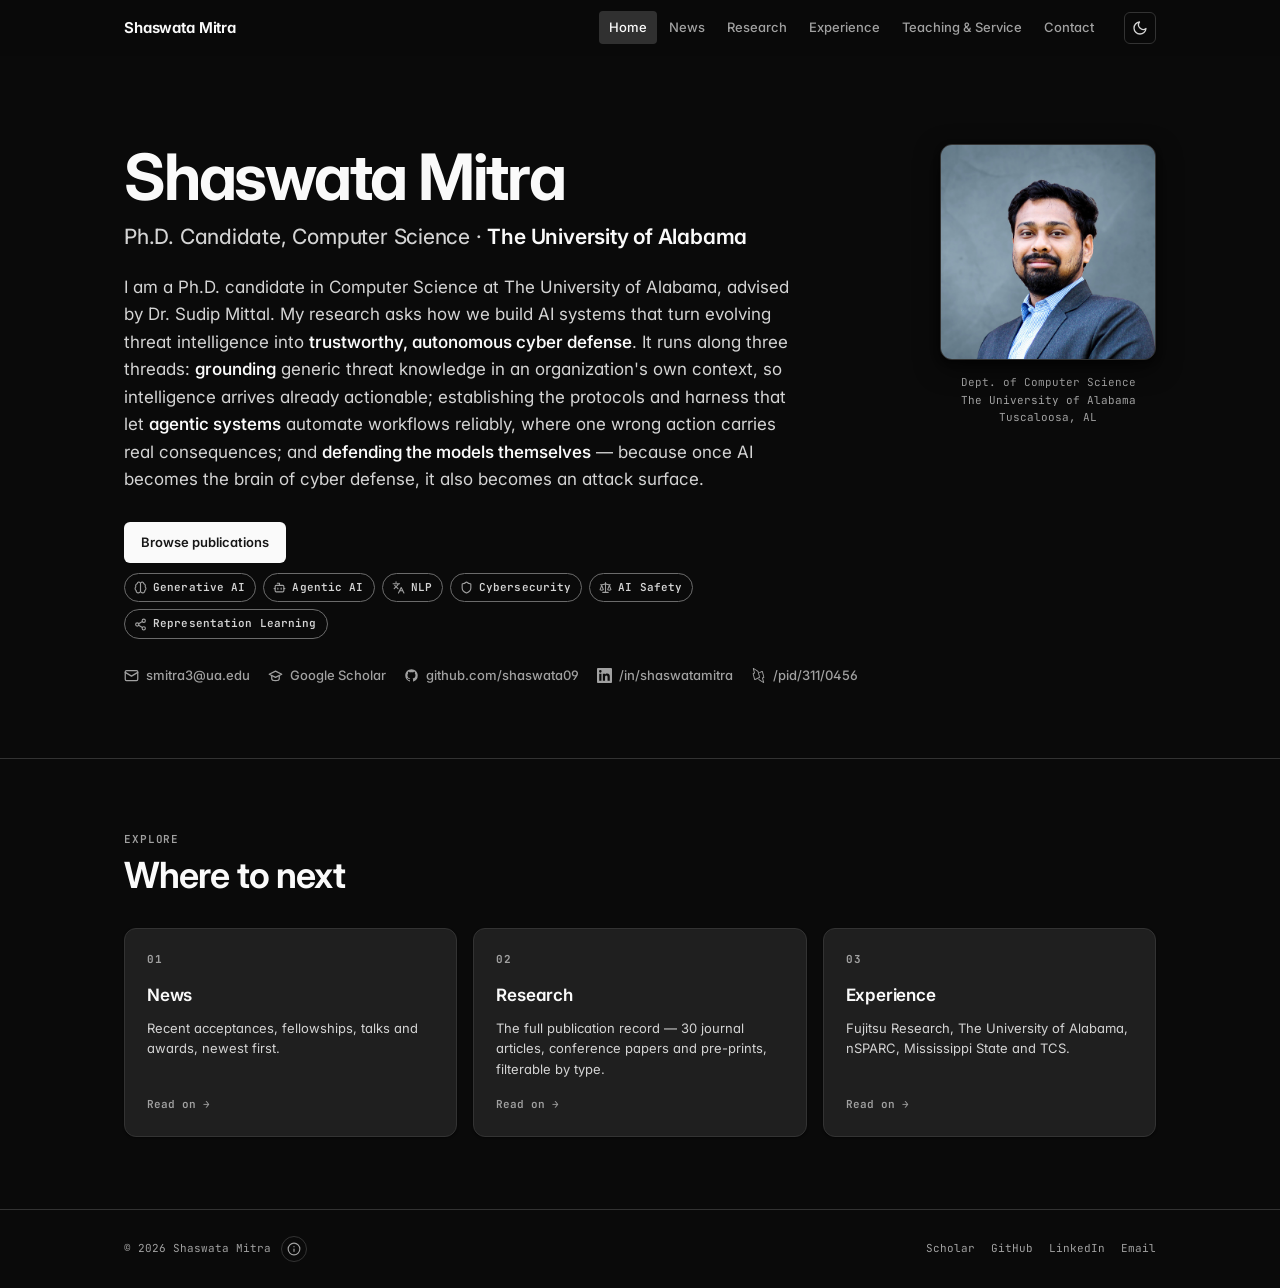
==== index.html @ 00123091 "Added DBLP" ====
<!doctype html>
<html lang="en" data-theme="dark">
  <head>
    <meta charset="UTF-8" />
    <meta name="viewport" content="width=device-width, initial-scale=1.0" />
    <title>
      Shaswata Mitra — Generative &amp; Agentic AI for Cybersecurity
    </title>
    <meta
      name="description"
      content="Shaswata Mitra is a Ph.D. candidate in Computer Science at The University of Alabama, working on generative and agentic AI for autonomous cybersecurity, and on adversarial AI for model explainability, domain adaptation and robustness."
    />
    <meta name="author" content="Shaswata Mitra" />
    <link rel="canonical" href="https://shaswata09.github.io/" />

    <meta
      name="theme-color"
      content="#f5f5f5"
      media="(prefers-color-scheme: light)"
    />
    <meta
      name="theme-color"
      content="#0a0a0a"
      media="(prefers-color-scheme: dark)"
    />

    <meta property="og:type" content="profile" />
    <meta
      property="og:title"
      content="Shaswata Mitra — Generative &amp; Agentic AI for Cybersecurity"
    />
    <meta
      property="og:description"
      content="Shaswata Mitra is a Ph.D. candidate in Computer Science at The University of Alabama, working on generative and agentic AI for autonomous cybersecurity, and on adversarial AI for model explainability, domain adaptation and robustness."
    />
    <meta property="og:url" content="https://shaswata09.github.io/" />
    <meta name="twitter:card" content="summary" />

    <link
      rel="icon"
      href="data:image/svg+xml,%3Csvg xmlns='http://www.w3.org/2000/svg' viewBox='0 0 32 32'%3E%3Crect width='32' height='32' rx='6' fill='%230a0a0a'/%3E%3Ctext x='16' y='22' font-family='ui-monospace,monospace' font-size='15' font-weight='700' fill='%23fafafa' text-anchor='middle'%3ESM%3C/text%3E%3C/svg%3E"
    />

    <link rel="preconnect" href="https://fonts.googleapis.com" />
    <link rel="preconnect" href="https://fonts.gstatic.com" crossorigin />
    <link
      href="https://fonts.googleapis.com/css2?family=Inter:wght@400..700&family=JetBrains+Mono:wght@400..700&display=swap"
      rel="stylesheet"
    />
    <link rel="stylesheet" href="assets/css/styles.css" />

    <script>
      // Resolve the theme before first paint so there is no light/dark flash.
      // Mirrors readPref() in assets/js/main.js — keep the storage key and the
      // dark fallback in sync across both.
      (function () {
        try {
          var stored = localStorage.getItem("sm.theme");
          var theme =
            stored === "light" || stored === "dark"
              ? stored
              : stored === "system"
                ? window.matchMedia("(prefers-color-scheme: dark)").matches
                  ? "dark"
                  : "light"
                : "dark";
          document.documentElement.dataset.theme = theme;
          document.documentElement.style.colorScheme = theme;
        } catch (e) {
          /* private mode / storage blocked — the dark default on <html> stands */
        }
      })();
    </script>
    <script type="application/ld+json">
      {
        "@context": "https://schema.org",
        "@type": "Person",
        "name": "Shaswata Mitra",
        "jobTitle": "Ph.D. Candidate in Computer Science",
        "email": "mailto:smitra3@ua.edu",
        "url": "https://shaswata09.github.io/",
        "affiliation": {
          "@type": "CollegeOrUniversity",
          "name": "The University of Alabama"
        },
        "alumniOf": [
          {
            "@type": "CollegeOrUniversity",
            "name": "Mississippi State University"
          },
          {
            "@type": "CollegeOrUniversity",
            "name": "West Bengal University of Technology"
          }
        ],
        "knowsAbout": [
          "Generative AI",
          "Agentic AI",
          "Cybersecurity",
          "Cyber Threat Intelligence",
          "Adversarial Machine Learning",
          "Knowledge Graphs",
          "Natural Language Processing"
        ],
        "sameAs": [
          "https://scholar.google.com/citations?user=drsx2nkAAAAJ&hl=en",
          "https://github.com/shaswata09",
          "https://www.linkedin.com/in/shaswatamitra"
        ]
      }
    </script>
  </head>

  <body>
    <a class="skip-link" href="#main">Skip to content</a>

    <!-- ========================= NAV ========================= -->
    <header class="nav" id="nav">
      <div class="nav__inner">
        <a class="nav__brand" href="index.html">
          <span>Shaswata Mitra</span>
        </a>

        <nav class="nav__links" id="nav-menu" aria-label="Sections">
          <a class="nav__link" href="index.html" aria-current="page">Home</a>
          <a class="nav__link" href="news.html">News</a>
          <a class="nav__link" href="research.html">Research</a>
          <a class="nav__link" href="experience.html">Experience</a>
          <a class="nav__link" href="service.html">Teaching &amp; Service</a>
          <!-- Projects — hidden for the job-market version of the site. The page
             still exists at projects.html; uncomment this line to restore it. -->
          <!-- <a class="nav__link" href="projects.html">Projects</a> -->
          <a class="nav__link" href="contact.html">Contact</a>
        </nav>

        <div class="nav__actions">
          <button
            class="icon-btn nav__burger"
            id="nav-toggle"
            type="button"
            aria-label="Open menu"
            aria-expanded="false"
            aria-controls="nav-menu"
          >
            <svg
              class="nav__burger-open"
              viewBox="0 0 24 24"
              fill="none"
              stroke="currentColor"
              stroke-width="2"
              stroke-linecap="round"
              aria-hidden="true"
            >
              <path d="M4 6h16M4 12h16M4 18h16" />
            </svg>
            <svg
              class="nav__burger-close"
              viewBox="0 0 24 24"
              fill="none"
              stroke="currentColor"
              stroke-width="2"
              stroke-linecap="round"
              aria-hidden="true"
            >
              <path d="M6 6l12 12M18 6L6 18" />
            </svg>
          </button>
          <button
            class="icon-btn"
            id="theme-toggle"
            type="button"
            aria-label="Toggle colour theme"
            title="Toggle theme"
          >
            <svg
              class="icon-btn__sun"
              viewBox="0 0 24 24"
              fill="none"
              stroke="currentColor"
              stroke-width="2"
              stroke-linecap="round"
              aria-hidden="true"
            >
              <circle cx="12" cy="12" r="4" />
              <path
                d="M12 2v2M12 20v2M4.93 4.93l1.41 1.41M17.66 17.66l1.41 1.41M2 12h2M20 12h2M6.34 17.66l-1.41 1.41M19.07 4.93l-1.41 1.41"
              />
            </svg>
            <svg
              class="icon-btn__moon"
              viewBox="0 0 24 24"
              fill="none"
              stroke="currentColor"
              stroke-width="2"
              stroke-linecap="round"
              stroke-linejoin="round"
              aria-hidden="true"
            >
              <path d="M21 12.79A9 9 0 1 1 11.21 3 7 7 0 0 0 21 12.79z" />
            </svg>
          </button>
        </div>
      </div>
    </header>

    <main id="main">
      <!-- ========================= HERO ========================= -->
      <section class="hero" id="top">
        <div class="wrap hero__inner">
          <div>
            <h1 class="hero__name">Shaswata Mitra</h1>

            <p class="hero__role">
              Ph.D. Candidate, Computer Science ·
              <strong>The University of Alabama</strong>
            </p>

            <p class="hero__lede">
              I am a Ph.D. candidate in Computer Science at The University of
              Alabama, advised by Dr. Sudip Mittal. My research asks how we
              build AI systems that turn evolving threat intelligence into
              <em>trustworthy, autonomous cyber defense</em>. It runs along
              three threads: <em>grounding</em> generic threat knowledge in an
              organization's own context, so intelligence arrives already
              actionable; establishing the protocols and harness that let
              <em>agentic systems</em> automate workflows reliably, where one
              wrong action carries real consequences; and
              <em>defending the models themselves</em> — because once AI becomes
              the brain of cyber defense, it also becomes an attack surface.
            </p>

            <div class="hero__actions">
              <a class="btn btn--primary" href="research.html#publications"
                >Browse publications</a
              >
              <ul class="hero__tags" aria-label="Research areas">
                <li class="chip chip--topic">
                  <svg
                    viewBox="0 0 24 24"
                    fill="none"
                    stroke="currentColor"
                    stroke-width="2"
                    stroke-linecap="round"
                    stroke-linejoin="round"
                    aria-hidden="true"
                  >
                    <path
                      d="M12 5a3 3 0 1 0-5.997.125 4 4 0 0 0-2.526 5.77 4 4 0 0 0 .556 6.588A4 4 0 1 0 12 18Z"
                    />
                    <path
                      d="M12 5a3 3 0 1 1 5.997.125 4 4 0 0 1 2.526 5.77 4 4 0 0 1-.556 6.588A4 4 0 1 1 12 18Z"
                    /></svg
                  >Generative AI
                </li>
                <li class="chip chip--topic">
                  <svg
                    viewBox="0 0 24 24"
                    fill="none"
                    stroke="currentColor"
                    stroke-width="2"
                    stroke-linecap="round"
                    stroke-linejoin="round"
                    aria-hidden="true"
                  >
                    <path d="M12 8V4H8" />
                    <rect width="16" height="12" x="4" y="8" rx="2" />
                    <path d="M2 14h2M20 14h2M15 13v2M9 13v2" /></svg
                  >Agentic AI
                </li>
                <li class="chip chip--topic">
                  <svg
                    viewBox="0 0 24 24"
                    fill="none"
                    stroke="currentColor"
                    stroke-width="2"
                    stroke-linecap="round"
                    stroke-linejoin="round"
                    aria-hidden="true"
                  >
                    <path
                      d="m5 8 6 6M4 14l6-6 2-3M2 5h12M7 2h1M22 22l-5-10-5 10M14 18h6"
                    /></svg
                  >NLP
                </li>
                <li class="chip chip--topic">
                  <svg
                    viewBox="0 0 24 24"
                    fill="none"
                    stroke="currentColor"
                    stroke-width="2"
                    stroke-linecap="round"
                    stroke-linejoin="round"
                    aria-hidden="true"
                  >
                    <path
                      d="M20 13c0 5-3.5 7.5-7.66 8.95a1 1 0 0 1-.67-.01C7.5 20.5 4 18 4 13V6a1 1 0 0 1 1-1c2 0 4.5-1.2 6.24-2.72a1.17 1.17 0 0 1 1.52 0C14.51 3.81 17 5 19 5a1 1 0 0 1 1 1z"
                    /></svg
                  >Cybersecurity
                </li>
                <li class="chip chip--topic">
                  <svg
                    viewBox="0 0 24 24"
                    fill="none"
                    stroke="currentColor"
                    stroke-width="2"
                    stroke-linecap="round"
                    stroke-linejoin="round"
                    aria-hidden="true"
                  >
                    <path
                      d="m16 16 3-8 3 8c-.87.65-1.92 1-3 1s-2.13-.35-3-1M2 16l3-8 3 8c-.87.65-1.92 1-3 1s-2.13-.35-3-1M7 21h10M12 3v18M3 7h2c2 0 5-1 7-2 2 1 5 2 7 2h2"
                    /></svg
                  >AI Safety
                </li>
                <li class="chip chip--topic">
                  <svg
                    viewBox="0 0 24 24"
                    fill="none"
                    stroke="currentColor"
                    stroke-width="2"
                    stroke-linecap="round"
                    stroke-linejoin="round"
                    aria-hidden="true"
                  >
                    <circle cx="18" cy="5" r="3" />
                    <circle cx="6" cy="12" r="3" />
                    <circle cx="18" cy="19" r="3" />
                    <path
                      d="m8.59 13.51 6.83 3.98M15.41 6.51 8.59 10.49"
                    /></svg
                  >Representation Learning
                </li>
              </ul>
            </div>

            <div class="hero__links">
              <a class="hero__link" href="mailto:smitra3@ua.edu">
                <svg
                  viewBox="0 0 24 24"
                  fill="none"
                  stroke="currentColor"
                  stroke-width="2"
                  stroke-linecap="round"
                  stroke-linejoin="round"
                  aria-hidden="true"
                >
                  <rect x="2" y="4" width="20" height="16" rx="2" />
                  <path d="m22 7-10 6L2 7" />
                </svg>
                smitra3@ua.edu
              </a>
              <a
                class="hero__link"
                href="https://scholar.google.com/citations?user=drsx2nkAAAAJ&hl=en"
                target="_blank"
                rel="noopener"
              >
                <svg
                  viewBox="0 0 24 24"
                  fill="none"
                  stroke="currentColor"
                  stroke-width="2"
                  stroke-linecap="round"
                  stroke-linejoin="round"
                  aria-hidden="true"
                >
                  <path d="M22 10 12 5 2 10l10 5 10-5Z" />
                  <path d="M6 12v5c0 1.7 2.7 3 6 3s6-1.3 6-3v-5" />
                </svg>
                Google Scholar
              </a>
              <a
                class="hero__link"
                href="https://github.com/shaswata09"
                target="_blank"
                rel="noopener"
              >
                <svg viewBox="0 0 24 24" fill="currentColor" aria-hidden="true">
                  <path
                    d="M12 2C6.48 2 2 6.48 2 12c0 4.42 2.87 8.17 6.84 9.49.5.09.68-.22.68-.48 0-.24-.01-.87-.01-1.7-2.78.6-3.37-1.34-3.37-1.34-.45-1.16-1.11-1.47-1.11-1.47-.91-.62.07-.6.07-.6 1 .07 1.53 1.03 1.53 1.03.89 1.53 2.34 1.09 2.91.83.09-.65.35-1.09.63-1.34-2.22-.25-4.56-1.11-4.56-4.94 0-1.09.39-1.98 1.03-2.68-.1-.25-.45-1.27.1-2.64 0 0 .84-.27 2.75 1.02.8-.22 1.65-.33 2.5-.33s1.7.11 2.5.33c1.91-1.29 2.75-1.02 2.75-1.02.55 1.37.2 2.39.1 2.64.64.7 1.03 1.59 1.03 2.68 0 3.84-2.34 4.69-4.57 4.94.36.31.68.92.68 1.85 0 1.34-.01 2.42-.01 2.75 0 .27.18.58.69.48A10.01 10.01 0 0 0 22 12c0-5.52-4.48-10-10-10z"
                  />
                </svg>
                github.com/shaswata09
              </a>
              <a
                class="hero__link"
                href="https://www.linkedin.com/in/shaswatamitra"
                target="_blank"
                rel="noopener"
              >
                <svg viewBox="0 0 24 24" fill="currentColor" aria-hidden="true">
                  <path
                    d="M20.45 20.45h-3.56v-5.57c0-1.33-.02-3.04-1.85-3.04-1.85 0-2.14 1.45-2.14 2.94v5.67H9.35V9h3.41v1.56h.05c.48-.9 1.64-1.85 3.37-1.85 3.6 0 4.27 2.37 4.27 5.46v6.28ZM5.34 7.43a2.06 2.06 0 1 1 0-4.13 2.06 2.06 0 0 1 0 4.13Zm1.78 13.02H3.56V9h3.56v11.45ZM22.22 0H1.77C.79 0 0 .77 0 1.72v20.56C0 23.23.79 24 1.77 24h20.45c.98 0 1.78-.77 1.78-1.72V1.72C24 .77 23.2 0 22.22 0Z"
                  />
                </svg>
                /in/shaswatamitra
              </a>
              <a
                class="hero__link"
                href="https://dblp.org/pid/311/0456.html"
                target="_blank"
                rel="noopener"
              >
                <!-- Inlined rather than <img>: an image is isolated from page
                     CSS, so it cannot take currentColor and would stay black
                     on the dark theme. Source: assets/icons/dblp.svg -->
                <svg viewBox="0 0 24 24" fill="currentColor" aria-hidden="true">
                  <path d="M6.17,19.317c-0.161,0-0.318-0.034-0.465-0.102c-0.491-0.228-0.646-0.73-0.672-0.828l-2.232-8.59C2.594,9.007,3.053,8.382,3.566,8.136l1.146-0.549L3.056,1.23C2.888,0.604,3.213,0.282,3.36,0.172c0.341-0.251,0.81-0.227,1.29,0.072l6.338,4.006c0.843,0.523,1.067,1.293,1.09,1.379c0.011,0.039,0.018,0.079,0.021,0.12l2.221,8.508c0.007,0.024,0.021,0.104,0.024,0.129c0.128,0.727-0.325,1.308-0.802,1.534l-6.805,3.261C6.55,19.272,6.357,19.317,6.17,19.317z M4.264,9.465l2.136,8.216l6.497-3.114L10.628,6.05c-0.006-0.024-0.011-0.048-0.015-0.072c-0.039-0.083-0.156-0.292-0.421-0.456l-5.35-3.381L6.32,7.808c0.091,0.347-0.078,0.71-0.401,0.866L4.264,9.465z M4.214,9.489C4.214,9.489,4.214,9.489,4.214,9.489L4.214,9.489L4.214,9.489z" fill="currentColor" />
                  <path d="M20.102,24c-0.235,0-0.493-0.081-0.753-0.24l-6.339-4.006c-0.459-0.286-0.806-0.688-1.026-1.193c-0.009-0.02-0.048-0.131-0.055-0.152l-0.114-0.429c-0.104-0.401,0.135-0.811,0.535-0.916c0.397-0.102,0.811,0.134,0.916,0.535l0.1,0.38c0.028,0.062,0.139,0.315,0.442,0.504l5.352,3.382l-1.475-5.656c-0.091-0.35,0.079-0.714,0.406-0.868l1.7-0.8l-2.189-8.196l-3.479,1.661c-0.377,0.18-0.822,0.02-1-0.354c-0.179-0.374-0.021-0.821,0.354-1l3.79-1.81c0.354-0.167,0.723-0.177,1.036-0.029c0.489,0.23,0.639,0.732,0.664,0.83l2.229,8.587c0.214,0.78-0.241,1.41-0.755,1.662l-1.147,0.54l1.652,6.337c0.163,0.626-0.161,0.948-0.308,1.057C20.482,23.942,20.3,24,20.102,24z M17.515,6.019c0,0.001,0,0.002,0.001,0.003L17.515,6.019z" fill="currentColor" />
                </svg>
                /pid/311/0456
              </a>
            </div>
          </div>

          <aside class="hero__side">
            <div class="hero__plate">
              <img
                class="hero__portrait"
                src="assets/img/profile_dp.jpg"
                alt="Shaswata Mitra"
                width="551"
                height="560"
                decoding="async"
              />
            </div>
            <p class="hero__affil">
              Dept. of Computer Science<br />
              The University of Alabama<br />
              Tuscaloosa, AL
            </p>
          </aside>
        </div>
      </section>
      <!-- ========================= EXPLORE ========================= -->
      <section class="section" id="explore">
        <div class="wrap">
          <div class="section__head">
            <div>
              <p class="eyebrow" style="margin-bottom: 8px">Explore</p>
              <h2 class="section__title">Where to next</h2>
            </div>
          </div>

          <div class="explore">
            <a class="ecard reveal" href="news.html">
              <span class="ecard__k">01</span>
              <h3 class="ecard__t">News</h3>
              <p class="ecard__d">
                Recent acceptances, fellowships, talks and awards, newest first.
              </p>
              <span class="ecard__go">Read on →</span>
            </a>
            <a class="ecard reveal" href="research.html">
              <span class="ecard__k">02</span>
              <h3 class="ecard__t">Research</h3>
              <p class="ecard__d">
                The full publication record — 30 journal articles, conference
                papers and pre-prints, filterable by type.
              </p>
              <span class="ecard__go">Read on →</span>
            </a>
            <a class="ecard reveal" href="experience.html">
              <span class="ecard__k">03</span>
              <h3 class="ecard__t">Experience</h3>
              <p class="ecard__d">
                Fujitsu Research, The University of Alabama, nSPARC, Mississippi
                State and TCS.
              </p>
              <span class="ecard__go">Read on →</span>
            </a>
            <!-- Projects card — hidden alongside the nav entry. Restore by
                 uncommenting, and set .explore back to 4 columns.
            <a class="ecard reveal" href="projects.html">
            <span class="ecard__k">04</span>
            <h3 class="ecard__t">Projects</h3>
            <p class="ecard__d">
            Applied work where the research meets daily use — starting with
            jojo, built on a knowledge graph.
            </p>
            <span class="ecard__go">Read on →</span>
            </a>
            -->
          </div>
        </div>
      </section>
    </main>

    <footer class="footer">
      <div class="wrap footer__inner">
        <span class="footer__meta">
          <span>© <span id="year">2026</span> Shaswata Mitra</span>
          <!-- Hard-coded on purpose: a "last updated" derived from the clock
               would claim today's date on a page that has not changed. Edit
               this string (in every page's footer) when the site is revised. -->
          <button class="stamp" type="button" aria-expanded="false">
            <svg
              class="stamp__ico"
              viewBox="0 0 24 24"
              fill="none"
              stroke="currentColor"
              stroke-width="2"
              stroke-linecap="round"
              stroke-linejoin="round"
              aria-hidden="true"
            >
              <circle cx="12" cy="12" r="10" />
              <path d="M12 16v-4M12 8h.01" />
            </svg>
            <span class="stamp__label">Last updated September 2026</span>
          </button>
        </span>
        <nav class="footer__links" aria-label="Profiles">
          <a
            href="https://scholar.google.com/citations?user=drsx2nkAAAAJ&hl=en"
            target="_blank"
            rel="noopener"
            >Scholar</a
          >
          <a href="https://github.com/shaswata09" target="_blank" rel="noopener"
            >GitHub</a
          >
          <a
            href="https://www.linkedin.com/in/shaswatamitra"
            target="_blank"
            rel="noopener"
            >LinkedIn</a
          >
          <a href="mailto:smitra3@ua.edu">Email</a>
        </nav>
      </div>
    </footer>

    <script src="assets/js/main.js"></script>
  </body>
</html>
---- assets/css/styles.css ----
/* ============================================================
   Shaswata Mitra — academic portfolio
   Theme ported from jojo (github.com/shaswata09/jojo):
   shadcn/ui NEUTRAL, dark-default. Neutral greys, a monochrome
   primary, no hue in the chrome. Surfaces are opaque; depth is a
   hairline border plus a small shadow. WCAG ratios carried over
   from jojo's measured comments.

   jojo is a dense application (14px body). This is a reading
   document, so the scale is lifted one step at the base and gains
   display steps above --text-2xl. Every other value is jojo's.
   ============================================================ */

/* ---------- LIGHT — shadcn/ui neutral ---------- */
:root,
html[data-theme="light"] {
  --page: #f5f5f5;
  --panel: #ffffff;
  --well: #f5f5f5;
  --raised: #ffffff;
  --hairline: #e5e5e5;
  --hairline-strong: #8a8a8a;
  --row-hover: #f0f0f0;

  --text-1: #0a0a0a; /* 19.80:1 on panel */
  --text-2: #525252; /*  7.81:1 on panel */
  --text-3: #696969; /*  5.49:1 on panel */

  --accent: #171717; /* 17.93:1 on panel */
  --accent-fg: #fafafa;
  --accent-soft: #ebebeb;
  --accent-border: #a3a3a3;

  --info: #3b6fbf; /* 5.34:1 on panel */
  --info-soft: #eff4fc;
  --info-border: #cbdcf3;
  --success: #15803d; /* 5.02:1 */
  --success-soft: #f0fdf4;
  --success-border: #bbf7d0;
  --warning: #a16207; /* 4.92:1 */
  --warning-soft: #fefce8;
  --warning-border: #fde68a;
  --danger: #c81e1e; /* 5.74:1 */
  --danger-soft: #fef2f2;
  --danger-border: #fecaca;

  --kw-cyan: #0e7490;
  --kw-cyan-soft: #ecfeff;
  --kw-cyan-border: #a5f3fc;
  --kw-pink: #be185d;
  --kw-pink-soft: #fdf2f8;
  --kw-pink-border: #fbcfe8;
  --kw-violet: #6d28d9;
  --kw-violet-soft: #f5f3ff;
  --kw-violet-border: #ddd6fe;

  --series-1: #4f9dc9;
  --series-2: #c96b64;
  --series-3: #cea441;
  --series-4: #449970;
  --series-5: #8a6bbf;

  --scrollbar-thumb: rgba(10, 10, 10, 0.32);
  --scrollbar-thumb-hover: rgba(10, 10, 10, 0.46);
  --scrim: rgba(0, 0, 0, 0.45);
  --shadow-panel: 0 1px 2px rgba(0, 0, 0, 0.06);
  --shadow-raised: 0 8px 24px rgba(0, 0, 0, 0.1), 0 2px 6px rgba(0, 0, 0, 0.06);
  --shadow-inset: inset 0 1px 0 rgba(255, 255, 255, 0.6);
  color-scheme: light;
}

/* ---------- DARK — shadcn/ui neutral (separately chosen) ---------- */
html[data-theme="dark"] {
  --page: #0a0a0a;
  --panel: #1f1f1f; /* 1.20:1 on page */
  --well: #171717; /* recessed 1.09:1 under panel */
  --raised: #1f1f1f;
  --hairline: #333333; /* 1.30:1 on panel */
  --hairline-strong: #6b6b6b; /* 3.09:1 on panel */
  --row-hover: #2a2a2a;

  --text-1: #fafafa; /* 15.79:1 on panel */
  --text-2: #d4d4d4; /* 11.12:1 on panel */
  --text-3: #a1a1a1; /*  6.38:1 on panel */

  --accent: #fafafa; /* monochrome primary, inverted */
  --accent-fg: #171717;
  --accent-soft: #303030;
  --accent-border: #5a5a5a;

  --info: #7ba5e8; /* 7.31:1 on panel */
  --info-soft: #16202e;
  --info-border: #2a3c55;
  --success: #4ade80; /* 10.29:1 */
  --success-soft: #12241a;
  --success-border: #1e4030;
  --warning: #fbbf24; /* 10.74:1 */
  --warning-soft: #262010;
  --warning-border: #453714;
  --danger: #ff6467; /* 6.21:1 */
  --danger-soft: #2a1515;
  --danger-border: #4a2020;

  --kw-cyan: #22d3ee;
  --kw-cyan-soft: #0f2a30;
  --kw-cyan-border: #17414a;
  --kw-pink: #f472b6;
  --kw-pink-soft: #2b1723;
  --kw-pink-border: #4a2038;
  --kw-violet: #a78bfa;
  --kw-violet-soft: #1e1a33;
  --kw-violet-border: #33294d;

  --series-1: #3e96c6;
  --series-2: #cf6a62;
  --series-3: #b18d39;
  --series-4: #45a075;
  --series-5: #9d84d4;

  --scrollbar-thumb: rgba(250, 250, 250, 0.36);
  --scrollbar-thumb-hover: rgba(250, 250, 250, 0.5);
  --scrim: rgba(0, 0, 0, 0.82);
  --shadow-panel: 0 1px 2px rgba(0, 0, 0, 0.5);
  --shadow-raised: 0 8px 24px rgba(0, 0, 0, 0.6), 0 2px 6px rgba(0, 0, 0, 0.4);
  --shadow-inset: inset 0 1px 0 rgba(255, 255, 255, 0.04);
  color-scheme: dark;
}

/* ---------- Scale, tracking, radii ----------
   jojo binds tracking to the SIZE, not the tag: optical letter-spacing
   runs the other way from size, so it belongs on the step. */
:root {
  --font-sans: "Inter", ui-sans-serif, system-ui, -apple-system, sans-serif;
  --font-mono: "JetBrains Mono", ui-monospace, SFMono-Regular, Menlo, monospace;

  --text-xs: 0.6875rem; /* 11px — labels, meta */
  --text-sm: 0.8125rem; /* 13px — dense list body */
  --text-base: 0.9375rem; /* 15px — body (lifted from jojo's 14) */
  --text-lg: 1.0625rem; /* 17px — panel titles */
  --text-xl: 1.3125rem; /* 21px — subsection titles */
  --text-2xl: 1.75rem; /* 28px — stat figures */
  --text-3xl: 2.25rem; /* 36px — section headings */
  --text-4xl: 3rem; /* 48px — hero */
  --text-5xl: 4rem; /* 64px — hero, wide */

  --radius-sm: 4px;
  --radius-md: 6px;
  --radius-lg: 8px;
  --radius-xl: 12px;

  --maxw: 1080px;
  --gutter: 24px;
  --nav-h: 56px;
}

/* ============================================================
   Reset
   ============================================================ */
*,
*::before,
*::after {
  box-sizing: border-box;
}

* {
  margin: 0;
  padding: 0;
}

html {
  scroll-behavior: smooth;
  scroll-padding-top: calc(var(--nav-h) + 24px);
  -webkit-text-size-adjust: 100%;
}

@media (prefers-reduced-motion: reduce) {
  html {
    scroll-behavior: auto;
  }
  *,
  *::before,
  *::after {
    animation-duration: 0.01ms !important;
    animation-iteration-count: 1 !important;
    transition-duration: 0.01ms !important;
  }
}

body {
  background: var(--page);
  color: var(--text-1);
  font-family: var(--font-sans);
  font-size: var(--text-base);
  line-height: 1.6;
  font-feature-settings: "cv02", "cv03", "cv04", "cv11";
  -webkit-font-smoothing: antialiased;
  -moz-osx-font-smoothing: grayscale;
  overflow-x: hidden;
}

img,
svg {
  display: block;
  max-width: 100%;
}

a {
  color: inherit;
  text-decoration: none;
}

ul,
ol {
  list-style: none;
}

::selection {
  background: var(--accent-soft);
  color: var(--text-1);
}

::-webkit-scrollbar {
  width: 10px;
  height: 10px;
}
::-webkit-scrollbar-track {
  background: transparent;
}
::-webkit-scrollbar-thumb {
  background: var(--scrollbar-thumb);
  border-radius: 99px;
  border: 2px solid transparent;
  background-clip: content-box;
}
::-webkit-scrollbar-thumb:hover {
  background: var(--scrollbar-thumb-hover);
  background-clip: content-box;
}

:focus-visible {
  outline: 2px solid var(--accent);
  outline-offset: 2px;
  border-radius: var(--radius-sm);
}

.skip-link {
  position: absolute;
  top: 8px;
  left: 8px;
  z-index: 200;
  padding: 10px 16px;
  background: var(--accent);
  color: var(--accent-fg);
  border-radius: var(--radius-md);
  font-size: var(--text-sm);
  font-weight: 600;
  transform: translateY(-200%);
  transition: transform 0.16s ease;
}
.skip-link:focus {
  transform: translateY(0);
}

.sr-only {
  position: absolute;
  width: 1px;
  height: 1px;
  padding: 0;
  overflow: hidden;
  clip: rect(0, 0, 0, 0);
  white-space: nowrap;
  border: 0;
}

/* ============================================================
   Shared primitives
   ============================================================ */
.wrap {
  width: 100%;
  max-width: var(--maxw);
  margin-inline: auto;
  padding-inline: var(--gutter);
}

.eyebrow {
  font-size: var(--text-xs);
  letter-spacing: 0.08em;
  text-transform: uppercase;
  font-weight: 600;
  color: var(--text-3);
  font-family: var(--font-mono);
}

.section {
  padding-block: 72px;
  border-top: 1px solid var(--hairline);
}

.section__head {
  display: flex;
  align-items: baseline;
  justify-content: space-between;
  gap: 16px;
  flex-wrap: wrap;
  margin-bottom: 32px;
}

.section__title {
  font-size: var(--text-3xl);
  line-height: 1.1;
  letter-spacing: -0.025em;
  font-weight: 650;
}

.section__note {
  font-size: var(--text-sm);
  color: var(--text-3);
}

.panel {
  background: var(--panel);
  border: 1px solid var(--hairline);
  border-radius: var(--radius-xl);
  box-shadow: var(--shadow-panel);
}

/* Chips — a --*-soft fill with its matching border, per jojo */
.chip {
  display: inline-flex;
  align-items: center;
  gap: 6px;
  padding: 3px 9px;
  border-radius: 99px;
  font-size: var(--text-xs);
  font-weight: 600;
  letter-spacing: 0.01em;
  font-family: var(--font-mono);
  background: var(--accent-soft);
  border: 1px solid var(--hairline);
  color: var(--text-2);
  white-space: nowrap;
}
.chip--info {
  background: var(--info-soft);
  border-color: var(--info-border);
  color: var(--info);
}
.chip--success {
  background: var(--success-soft);
  border-color: var(--success-border);
  color: var(--success);
}
.chip--warning {
  background: var(--warning-soft);
  border-color: var(--warning-border);
  color: var(--warning);
}
.chip--violet {
  background: var(--kw-violet-soft);
  border-color: var(--kw-violet-border);
  color: var(--kw-violet);
}
.chip--cyan {
  background: var(--kw-cyan-soft);
  border-color: var(--kw-cyan-border);
  color: var(--kw-cyan);
}
.chip--pink {
  background: var(--kw-pink-soft);
  border-color: var(--kw-pink-border);
  color: var(--kw-pink);
}

/* Buttons */
.btn {
  display: inline-flex;
  align-items: center;
  justify-content: center;
  gap: 8px;
  padding: 9px 16px;
  border-radius: var(--radius-md);
  font-size: var(--text-sm);
  font-weight: 600;
  border: 1px solid transparent;
  cursor: pointer;
  transition:
    background 0.15s ease,
    border-color 0.15s ease,
    color 0.15s ease,
    transform 0.15s ease;
  font-family: inherit;
  white-space: nowrap;
}
.btn:active {
  transform: translateY(1px);
}
.btn--primary {
  background: var(--accent);
  color: var(--accent-fg);
}
.btn--primary:hover {
  opacity: 0.88;
}
.btn--ghost {
  background: var(--panel);
  border-color: var(--hairline-strong);
  color: var(--text-1);
}
.btn--ghost:hover {
  background: var(--row-hover);
}
.btn svg {
  width: 15px;
  height: 15px;
  flex: none;
}

/* ============================================================
   Nav
   ============================================================ */
.nav {
  position: sticky;
  top: 0;
  z-index: 100;
  height: var(--nav-h);
  background: color-mix(in srgb, var(--page) 88%, transparent);
  backdrop-filter: saturate(180%) blur(12px);
  -webkit-backdrop-filter: saturate(180%) blur(12px);
  border-bottom: 1px solid transparent;
  transition: border-color 0.2s ease;
}
.nav[data-stuck="true"] {
  border-bottom-color: var(--hairline);
}

.nav__inner {
  height: 100%;
  display: flex;
  align-items: center;
  gap: 20px;
  max-width: var(--maxw);
  margin-inline: auto;
  padding-inline: var(--gutter);
}

.nav__brand {
  display: flex;
  align-items: center;
  gap: 9px;
  font-weight: 650;
  font-size: var(--text-base);
  letter-spacing: -0.01em;
  flex: none;
}

.nav__links {
  display: flex;
  align-items: center;
  gap: 2px;
  margin-left: auto;
  overflow-x: auto;
  scrollbar-width: none;
}
.nav__links::-webkit-scrollbar {
  display: none;
}

.nav__link {
  padding: 6px 10px;
  border-radius: var(--radius-sm);
  font-size: var(--text-sm);
  font-weight: 500;
  color: var(--text-3);
  transition:
    color 0.15s ease,
    background 0.15s ease;
  white-space: nowrap;
}
.nav__link:hover {
  color: var(--text-1);
  background: var(--row-hover);
}
.nav__link[aria-current="true"],
.nav__link[aria-current="page"] {
  color: var(--text-1);
  background: var(--accent-soft);
}

.nav__actions {
  display: flex;
  align-items: center;
  gap: 8px;
  flex: none;
}

.icon-btn {
  width: 32px;
  height: 32px;
  display: grid;
  place-items: center;
  border-radius: var(--radius-md);
  background: transparent;
  border: 1px solid var(--hairline);
  color: var(--text-2);
  cursor: pointer;
  transition:
    background 0.15s ease,
    color 0.15s ease,
    border-color 0.15s ease;
}
.icon-btn:hover {
  background: var(--row-hover);
  color: var(--text-1);
  border-color: var(--hairline-strong);
}
.icon-btn svg {
  width: 16px;
  height: 16px;
}

/* The menu button only exists on small screens */
.nav__burger {
  display: none;
}
.nav__burger-close {
  display: none;
}
.nav__burger[aria-expanded="true"] .nav__burger-open {
  display: none;
}
.nav__burger[aria-expanded="true"] .nav__burger-close {
  display: block;
}

/* The theme toggle swaps which glyph is painted */
html[data-theme="dark"] .icon-btn__sun {
  display: none;
}
html[data-theme="light"] .icon-btn__moon {
  display: none;
}

/* ============================================================
   Hero
   ============================================================ */
.hero {
  padding-block: 88px 72px;
  position: relative;
  overflow: hidden;
}

/* The canvas and its scrim used to sit here. Both are gone: the scrim only
   ever existed to keep text legible over the animation behind it, so with
   the animation removed it has nothing to protect against. .hero__inner no
   longer needs a z-index for the same reason. */

.hero__inner {
  display: grid;
  grid-template-columns: minmax(0, 1fr) auto;
  gap: 48px;
  align-items: start;
}

.hero__name {
  font-size: clamp(2.5rem, 6vw, var(--text-5xl));
  line-height: 1.02;
  letter-spacing: -0.035em;
  font-weight: 680;
  margin-bottom: 14px;
}

.hero__role {
  font-size: var(--text-xl);
  line-height: 1.35;
  letter-spacing: -0.01em;
  color: var(--text-2);
  font-weight: 450;
  margin-bottom: 22px;
}
.hero__role strong {
  color: var(--text-1);
  font-weight: 600;
}

.hero__lede {
  font-size: var(--text-lg);
  line-height: 1.62;
  color: var(--text-2);
  max-width: 62ch;
  margin-bottom: 28px;
}
.hero__lede em {
  color: var(--text-1);
  font-style: normal;
  font-weight: 550;
}

.hero__actions {
  display: flex;
  flex-wrap: wrap;
  align-items: center;
  gap: 10px 16px;
  margin-bottom: 26px;
}

.hero__tags {
  display: flex;
  flex-wrap: wrap;
  gap: 7px;
}

/* Inline Lucide glyphs — the same set react-icons wraps. This site has no
   React or build step, so they are inlined rather than imported. */
.chip--topic svg {
  width: 13px;
  height: 13px;
  flex: none;
  opacity: 0.75;
}
.chip--topic:hover svg {
  opacity: 1;
}

.chip--topic {
  padding: 5px 10px 5px 9px;
  background: transparent;
  border-color: var(--hairline-strong);
  color: var(--text-2);
  transition:
    color 0.15s ease,
    border-color 0.15s ease,
    background 0.15s ease;
}
.chip--topic:hover {
  color: var(--text-1);
  border-color: var(--accent-border);
  background: var(--accent-soft);
}

.hero__links {
  display: flex;
  flex-wrap: wrap;
  gap: 18px;
}
.hero__link {
  display: inline-flex;
  align-items: center;
  gap: 7px;
  font-size: var(--text-sm);
  color: var(--text-3);
  font-weight: 500;
  transition: color 0.15s ease;
}
.hero__link:hover {
  color: var(--text-1);
}
.hero__link svg,
.hero__link img {
  width: 15px;
  height: 15px;
  flex: none;
}

/* Portrait plate */
.hero__side {
  width: 216px;
  flex: none;
}
.hero__plate {
  aspect-ratio: 1;
  border-radius: var(--radius-xl);
  background: var(--panel);
  border: 1px solid var(--hairline);
  box-shadow: var(--shadow-raised);
  display: grid;
  place-items: center;
  overflow: hidden;
  position: relative;
}
.hero__plate img {
  width: 100%;
  height: 100%;
  object-fit: cover;
}

.hero__monogram {
  font-family: var(--font-mono);
  font-size: 4rem;
  font-weight: 700;
  letter-spacing: -0.04em;
  color: var(--text-1);
  opacity: 0.9;
}
.hero__affil {
  margin-top: 14px;
  font-size: var(--text-xs);
  color: var(--text-3);
  font-family: var(--font-mono);
  line-height: 1.6;
  text-align: center;
}

/* Inner pages have no hero, so the first section carries neither the
   top hairline nor the full leading pad. */
.page > .section:first-child {
  border-top: 0;
  padding-top: 44px;
}

/* ============================================================
   Explore cards (home)
   ============================================================ */
.explore {
  display: grid;
  /* 3 while the Projects card is commented out in index.html; back to 4
     when it returns. */
  grid-template-columns: repeat(3, minmax(0, 1fr));
  gap: 16px;
}

/* News: one timeline per year, stacked. */
.news__year + .news__year {
  margin-top: 40px;
}

.ecard {
  display: flex;
  flex-direction: column;
  padding: 22px;
  border: 1px solid var(--hairline);
  border-radius: var(--radius-xl);
  background: var(--panel);
  box-shadow: var(--shadow-panel);
  transition:
    border-color 0.18s ease,
    transform 0.18s ease,
    box-shadow 0.18s ease;
}
.ecard:hover {
  border-color: var(--hairline-strong);
  transform: translateY(-2px);
  box-shadow: var(--shadow-raised);
}

.ecard__k {
  font-family: var(--font-mono);
  font-size: var(--text-xs);
  font-weight: 700;
  letter-spacing: 0.08em;
  color: var(--text-3);
  margin-bottom: 14px;
}

.ecard__t {
  font-size: var(--text-lg);
  font-weight: 620;
  letter-spacing: -0.012em;
  margin-bottom: 8px;
}

.ecard__d {
  font-size: var(--text-sm);
  color: var(--text-2);
  line-height: 1.6;
  flex: 1;
  margin-bottom: 16px;
}

.ecard__go {
  font-size: var(--text-xs);
  font-family: var(--font-mono);
  font-weight: 600;
  color: var(--text-3);
  transition: color 0.15s ease;
}
.ecard:hover .ecard__go {
  color: var(--text-1);
}

/* ============================================================
   Research cards
   ============================================================ */
.research {
  display: grid;
  grid-template-columns: repeat(2, minmax(0, 1fr));
  gap: 16px;
}

.rcard {
  background: var(--panel);
  border: 1px solid var(--hairline);
  border-radius: var(--radius-xl);
  padding: 26px;
  box-shadow: var(--shadow-panel);
  transition:
    border-color 0.18s ease,
    transform 0.18s ease,
    box-shadow 0.18s ease;
}
.rcard:hover {
  border-color: var(--hairline-strong);
  transform: translateY(-2px);
  box-shadow: var(--shadow-raised);
}

.rcard__ico {
  width: 38px;
  height: 38px;
  border-radius: var(--radius-lg);
  display: grid;
  place-items: center;
  margin-bottom: 16px;
  border: 1px solid;
}
.rcard__ico svg {
  width: 19px;
  height: 19px;
}
.rcard__ico--info {
  background: var(--info-soft);
  border-color: var(--info-border);
  color: var(--info);
}
.rcard__ico--violet {
  background: var(--kw-violet-soft);
  border-color: var(--kw-violet-border);
  color: var(--kw-violet);
}
.rcard__ico--cyan {
  background: var(--kw-cyan-soft);
  border-color: var(--kw-cyan-border);
  color: var(--kw-cyan);
}
.rcard__ico--success {
  background: var(--success-soft);
  border-color: var(--success-border);
  color: var(--success);
}

.rcard__title {
  font-size: var(--text-lg);
  font-weight: 620;
  letter-spacing: -0.012em;
  margin-bottom: 9px;
  line-height: 1.32;
}

.rcard__body {
  font-size: var(--text-sm);
  color: var(--text-2);
  line-height: 1.62;
  margin-bottom: 16px;
}
/* The 16px above reserved room for the tag row. With no tags the body is
   the card's last child, and that margin is just slack at the bottom. */
.rcard__body:last-child {
  margin-bottom: 0;
}

.rcard__tags {
  display: flex;
  flex-wrap: wrap;
  gap: 6px;
}

/* ============================================================
   Selected work
   ============================================================ */
.work {
  display: grid;
  grid-template-columns: repeat(3, minmax(0, 1fr));
  gap: 16px;
}

.wcard {
  display: flex;
  flex-direction: column;
  background: var(--panel);
  border: 1px solid var(--hairline);
  border-radius: var(--radius-xl);
  padding: 22px;
  box-shadow: var(--shadow-panel);
  transition:
    border-color 0.18s ease,
    transform 0.18s ease,
    box-shadow 0.18s ease;
}
.wcard:hover {
  border-color: var(--hairline-strong);
  transform: translateY(-2px);
  box-shadow: var(--shadow-raised);
}

.wcard__top {
  display: flex;
  align-items: center;
  justify-content: space-between;
  gap: 10px;
  margin-bottom: 14px;
}

.wcard__name {
  font-family: var(--font-mono);
  font-size: var(--text-base);
  font-weight: 700;
  letter-spacing: -0.02em;
}

.wcard__desc {
  font-size: var(--text-sm);
  color: var(--text-2);
  line-height: 1.6;
  flex: 1;
  margin-bottom: 16px;
}

.wcard__meta {
  display: flex;
  align-items: center;
  gap: 14px;
  font-size: var(--text-xs);
  color: var(--text-3);
  font-family: var(--font-mono);
  padding-top: 14px;
  border-top: 1px solid var(--hairline);
}
.wcard__meta span {
  display: inline-flex;
  align-items: center;
  gap: 5px;
}
.wcard__meta svg {
  width: 13px;
  height: 13px;
}

.wcard__lang::before {
  content: "";
  width: 8px;
  height: 8px;
  border-radius: 99px;
  background: var(--series-3);
  display: inline-block;
}
.wcard__lang[data-lang="Python"]::before {
  background: var(--series-1);
}

/* ============================================================
   Timeline (experience + education)
   ============================================================ */
.tl {
  position: relative;
  padding-left: 26px;
}
.tl::before {
  content: "";
  position: absolute;
  left: 5px;
  top: 8px;
  bottom: 8px;
  width: 1px;
  background: var(--hairline);
}

.tl__item {
  position: relative;
  padding-bottom: 30px;
}
.tl__item:last-child {
  padding-bottom: 0;
}
.tl__item::before {
  content: "";
  position: absolute;
  left: -26px;
  top: 6px;
  width: 11px;
  height: 11px;
  border-radius: 99px;
  background: var(--panel);
  border: 2px solid var(--hairline-strong);
}
.tl__item[data-current="true"]::before {
  background: var(--success);
  border-color: var(--success);
  box-shadow: 0 0 0 3px color-mix(in srgb, var(--success) 20%, transparent);
}

.tl__head {
  display: flex;
  align-items: baseline;
  justify-content: space-between;
  gap: 14px;
  flex-wrap: wrap;
  margin-bottom: 3px;
}

.tl__org {
  font-size: var(--text-lg);
  font-weight: 620;
  letter-spacing: -0.012em;
}

.tl__date {
  font-size: var(--text-xs);
  color: var(--text-3);
  font-family: var(--font-mono);
  white-space: nowrap;
}

.tl__role {
  font-size: var(--text-sm);
  color: var(--text-2);
  font-weight: 550;
  margin-bottom: 4px;
}
.tl__role span {
  color: var(--text-3);
  font-weight: 400;
}

.tl__list {
  margin-top: 10px;
  display: grid;
  gap: 6px;
}
.tl__list li {
  font-size: var(--text-sm);
  color: var(--text-2);
  line-height: 1.58;
  padding-left: 15px;
  position: relative;
}
.tl__list li::before {
  content: "";
  position: absolute;
  left: 0;
  top: 0.62em;
  width: 4px;
  height: 4px;
  border-radius: 99px;
  background: var(--hairline-strong);
}

.split {
  display: grid;
  grid-template-columns: repeat(2, minmax(0, 1fr));
  gap: 56px;
}

.subhead {
  font-size: var(--text-xs);
  letter-spacing: 0.08em;
  text-transform: uppercase;
  font-weight: 600;
  color: var(--text-3);
  font-family: var(--font-mono);
  padding-bottom: 12px;
  margin-bottom: 22px;
  border-bottom: 1px solid var(--hairline);
}

/* ============================================================
   Publications
   ============================================================ */
.pubbar {
  display: flex;
  align-items: center;
  gap: 8px;
  flex-wrap: wrap;
  margin-bottom: 20px;
}

.filter {
  padding: 6px 13px;
  border-radius: 99px;
  font-size: var(--text-sm);
  font-weight: 550;
  background: transparent;
  border: 1px solid var(--hairline);
  color: var(--text-3);
  cursor: pointer;
  font-family: inherit;
  transition: all 0.15s ease;
}
.filter:hover {
  border-color: var(--hairline-strong);
  color: var(--text-1);
}
.filter[aria-pressed="true"] {
  background: var(--accent);
  border-color: var(--accent);
  color: var(--accent-fg);
}
.filter__n {
  opacity: 0.6;
  font-family: var(--font-mono);
  font-size: var(--text-xs);
  margin-left: 4px;
}

.publist {
  border: 1px solid var(--hairline);
  border-radius: var(--radius-xl);
  background: var(--panel);
  box-shadow: var(--shadow-panel);
  overflow: hidden;
}

.pub {
  display: grid;
  grid-template-columns: 58px minmax(0, 1fr);
  gap: 16px;
  padding: 18px 20px;
  border-bottom: 1px solid var(--hairline);
  transition: background 0.14s ease;
}
.pub:last-child {
  border-bottom: 0;
}
.pub:hover {
  background: var(--row-hover);
}
.pub[hidden] {
  display: none;
}

.pub__year {
  font-family: var(--font-mono);
  font-size: var(--text-sm);
  font-weight: 600;
  color: var(--text-3);
  padding-top: 1px;
}

.pub__title {
  font-size: var(--text-base);
  font-weight: 570;
  line-height: 1.45;
  letter-spacing: -0.008em;
  margin-bottom: 5px;
}
.pub__title a:hover {
  text-decoration: underline;
  text-underline-offset: 2px;
}

.pub__authors {
  font-size: var(--text-sm);
  color: var(--text-3);
  line-height: 1.5;
  margin-bottom: 8px;
}
.pub__authors b {
  color: var(--text-1);
  font-weight: 650;
}

.pub__foot {
  display: flex;
  align-items: center;
  gap: 8px;
  flex-wrap: wrap;
}

.pub__venue {
  font-size: var(--text-xs);
  font-family: var(--font-mono);
  color: var(--text-2);
  font-weight: 600;
}

/* ============================================================
   Two-column generic lists (talks, service, awards)
   ============================================================ */
.rows {
  display: grid;
  gap: 1px;
  background: var(--hairline);
  border: 1px solid var(--hairline);
  border-radius: var(--radius-lg);
  overflow: hidden;
}

.row {
  display: grid;
  grid-template-columns: 62px minmax(0, 1fr);
  gap: 14px;
  padding: 13px 16px;
  background: var(--panel);
  transition: background 0.14s ease;
}
.row:hover {
  background: var(--row-hover);
}

.row__k {
  font-family: var(--font-mono);
  font-size: var(--text-xs);
  color: var(--text-3);
  font-weight: 600;
  padding-top: 2px;
}

.row__v {
  font-size: var(--text-sm);
  color: var(--text-2);
  line-height: 1.5;
}
.row__v strong {
  color: var(--text-1);
  font-weight: 600;
  display: block;
  margin-bottom: 1px;
}

/* Mentoring grid */
.mentees {
  display: grid;
  grid-template-columns: repeat(auto-fill, minmax(220px, 1fr));
  gap: 10px;
}
.mentee {
  padding: 13px 15px;
  border: 1px solid var(--hairline);
  border-radius: var(--radius-lg);
  background: var(--panel);
  transition:
    border-color 0.15s ease,
    background 0.15s ease;
}
.mentee:hover {
  border-color: var(--hairline-strong);
  background: var(--row-hover);
}
.mentee__n {
  font-size: var(--text-sm);
  font-weight: 600;
  margin-bottom: 2px;
}
.mentee__m {
  font-size: var(--text-xs);
  color: var(--text-3);
  font-family: var(--font-mono);
  line-height: 1.5;
}

/* Award callouts */
.awards {
  display: grid;
  grid-template-columns: repeat(2, minmax(0, 1fr));
  gap: 16px;
}
.award {
  padding: 22px;
  border-radius: var(--radius-xl);
  border: 1px solid var(--warning-border);
  background: var(--warning-soft);
}
.award--info {
  border-color: var(--info-border);
  background: var(--info-soft);
}
.award__y {
  font-family: var(--font-mono);
  font-size: var(--text-xs);
  font-weight: 700;
  letter-spacing: 0.06em;
  color: var(--warning);
  margin-bottom: 8px;
}
.award--info .award__y {
  color: var(--info);
}
.award__t {
  font-size: var(--text-lg);
  font-weight: 620;
  letter-spacing: -0.012em;
  margin-bottom: 6px;
}
.award__d {
  font-size: var(--text-sm);
  color: var(--text-2);
  line-height: 1.56;
}

/* ============================================================
   Contact + footer
   ============================================================ */
.contact {
  text-align: center;
  padding-block: 96px;
}
.contact__title {
  font-size: clamp(2rem, 5vw, var(--text-4xl));
  letter-spacing: -0.03em;
  font-weight: 680;
  line-height: 1.08;
  margin-bottom: 16px;
}
.contact__body {
  font-size: var(--text-lg);
  color: var(--text-2);
  max-width: 54ch;
  margin: 0 auto 30px;
  line-height: 1.6;
}
.contact__actions {
  display: flex;
  gap: 10px;
  justify-content: center;
  flex-wrap: wrap;
}

.footer {
  border-top: 1px solid var(--hairline);
  padding-block: 26px;
}
.footer__inner {
  display: flex;
  align-items: center;
  justify-content: space-between;
  gap: 16px;
  flex-wrap: wrap;
  font-size: var(--text-xs);
  color: var(--text-3);
  font-family: var(--font-mono);
}
.footer__links {
  display: flex;
  gap: 16px;
}

/* ---------- "Last updated" stamp ----------
   A square icon button that widens into a capsule. The label is always in
   the accessibility tree — it is clipped by max-width, never display:none —
   so a screen reader reads the whole thing without any expansion. */
.footer__meta {
  display: flex;
  align-items: center;
  gap: 10px;
  min-width: 0;
}

.stamp {
  display: inline-flex;
  align-items: center;
  gap: 0;
  height: 26px;
  padding: 0;
  border: 1px solid var(--hairline);
  border-radius: 99px;
  background: transparent;
  color: var(--text-3);
  font: inherit;
  font-size: var(--text-xs);
  font-family: var(--font-mono);
  cursor: pointer;
  overflow: hidden;
  transition:
    border-color 0.18s ease,
    color 0.18s ease,
    background 0.18s ease,
    gap 0.24s ease;
}

.stamp__ico {
  width: 14px;
  height: 14px;
  flex: none;
  margin-inline: 5px;
}

/* The capsule grows by unclipping the label, so there is no layout jump on
   the rest of the footer until it actually opens. */
.stamp__label {
  max-width: 0;
  opacity: 0;
  white-space: nowrap;
  overflow: hidden;
  transition:
    max-width 0.28s ease,
    opacity 0.2s ease,
    padding-right 0.28s ease;
  padding-right: 0;
}

.stamp:hover,
.stamp:focus-visible,
.stamp[aria-expanded='true'] {
  border-color: var(--hairline-strong);
  color: var(--text-1);
  background: var(--accent-soft);
}

.stamp:hover .stamp__label,
.stamp:focus-visible .stamp__label,
.stamp[aria-expanded='true'] .stamp__label {
  max-width: 30ch;
  opacity: 1;
  padding-right: 10px;
}

/* No hover on touch, so the tap (which toggles aria-expanded) is the way in. */
@media (hover: none) {
  .stamp:hover .stamp__label {
    max-width: 0;
    opacity: 0;
    padding-right: 0;
  }
  .stamp[aria-expanded='true'] .stamp__label {
    max-width: 30ch;
    opacity: 1;
    padding-right: 10px;
  }
}
.footer__links a:hover {
  color: var(--text-1);
}

/* ============================================================
   Reveal on scroll — opacity + 8px only, and off entirely under
   prefers-reduced-motion (handled in the global block above).
   ============================================================ */
.reveal {
  opacity: 0;
  transform: translateY(8px);
  transition:
    opacity 0.5s ease,
    transform 0.5s ease;
}
.reveal.is-in {
  opacity: 1;
  transform: none;
}
@media (prefers-reduced-motion: reduce) {
  .reveal {
    opacity: 1;
    transform: none;
  }
}

/* ============================================================
   Responsive
   ============================================================ */
@media (max-width: 900px) {
  .research,
  .awards {
    grid-template-columns: 1fr;
  }
  .explore {
    grid-template-columns: repeat(2, minmax(0, 1fr));
  }
  .work {
    grid-template-columns: repeat(2, minmax(0, 1fr));
  }
  .split {
    grid-template-columns: 1fr;
    gap: 44px;
  }
  .hero__inner {
    grid-template-columns: 1fr;
    gap: 32px;
  }
  .hero__side {
    order: -1;
    width: 150px;
  }
  .hero__affil {
    text-align: left;
  }
}

@media (max-width: 640px) {
  :root {
    --gutter: 18px;
  }

  /* Below this width the links become a disclosure panel under the bar.
     They used to be display:none, which left a seven-page site with no
     navigation at all on a phone. */
  .nav__burger {
    display: grid;
  }
  /* .nav__links carried the `margin-left: auto` that pushed everything after
     it to the right edge. Below this width it becomes position:fixed and
     leaves the flow, so the actions need to claim that space themselves —
     otherwise the burger and theme toggle bunch up against the brand. */
  .nav__actions {
    margin-left: auto;
  }
  .nav__links {
    position: fixed;
    top: var(--nav-h);
    left: 0;
    right: 0;
    flex-direction: column;
    align-items: stretch;
    gap: 2px;
    margin-left: 0;
    padding: 10px var(--gutter) 16px;
    background: var(--page);
    border-bottom: 1px solid var(--hairline);
    box-shadow: var(--shadow-raised);
    overflow: visible;
    opacity: 0;
    transform: translateY(-8px);
    pointer-events: none;
    transition:
      opacity 0.16s ease,
      transform 0.16s ease;
  }
  .nav__links[data-open="true"] {
    opacity: 1;
    transform: none;
    pointer-events: auto;
  }
  .nav__link {
    padding: 11px 12px;
    font-size: var(--text-base);
  }

  /* On a phone the 150px plate plus a four-line address block pushed the
     name down ~280px, so the first thing on screen was a photo and a
     postal address. Lay them out as one compact identity row instead. */
  .hero__side {
    width: 100%;
    display: flex;
    align-items: center;
    gap: 14px;
  }
  .hero__plate {
    width: 84px;
    flex: none;
  }
  .hero__affil {
    margin-top: 0;
    text-align: left;
  }
  .section {
    padding-block: 56px;
  }
  .hero {
    padding-block: 56px 48px;
  }
  .work,
  .explore {
    grid-template-columns: 1fr;
  }
  .hero__actions {
    gap: 14px;
  }
  .hero__tags {
    gap: 6px;
  }
  .pub {
    grid-template-columns: 1fr;
    gap: 6px;
  }
  .row {
    grid-template-columns: 1fr;
    gap: 3px;
  }
  .contact {
    padding-block: 68px;
  }
}

/* ============================================================
   Print — the CV is the artefact; this just makes the page sane
   ============================================================ */
@media print {
  .nav,
  .hero__actions,
  .contact__actions,
  .pubbar {
    display: none;
  }
  body {
    background: #fff;
    color: #000;
  }
  .section {
    padding-block: 20px;
    break-inside: avoid;
  }
}
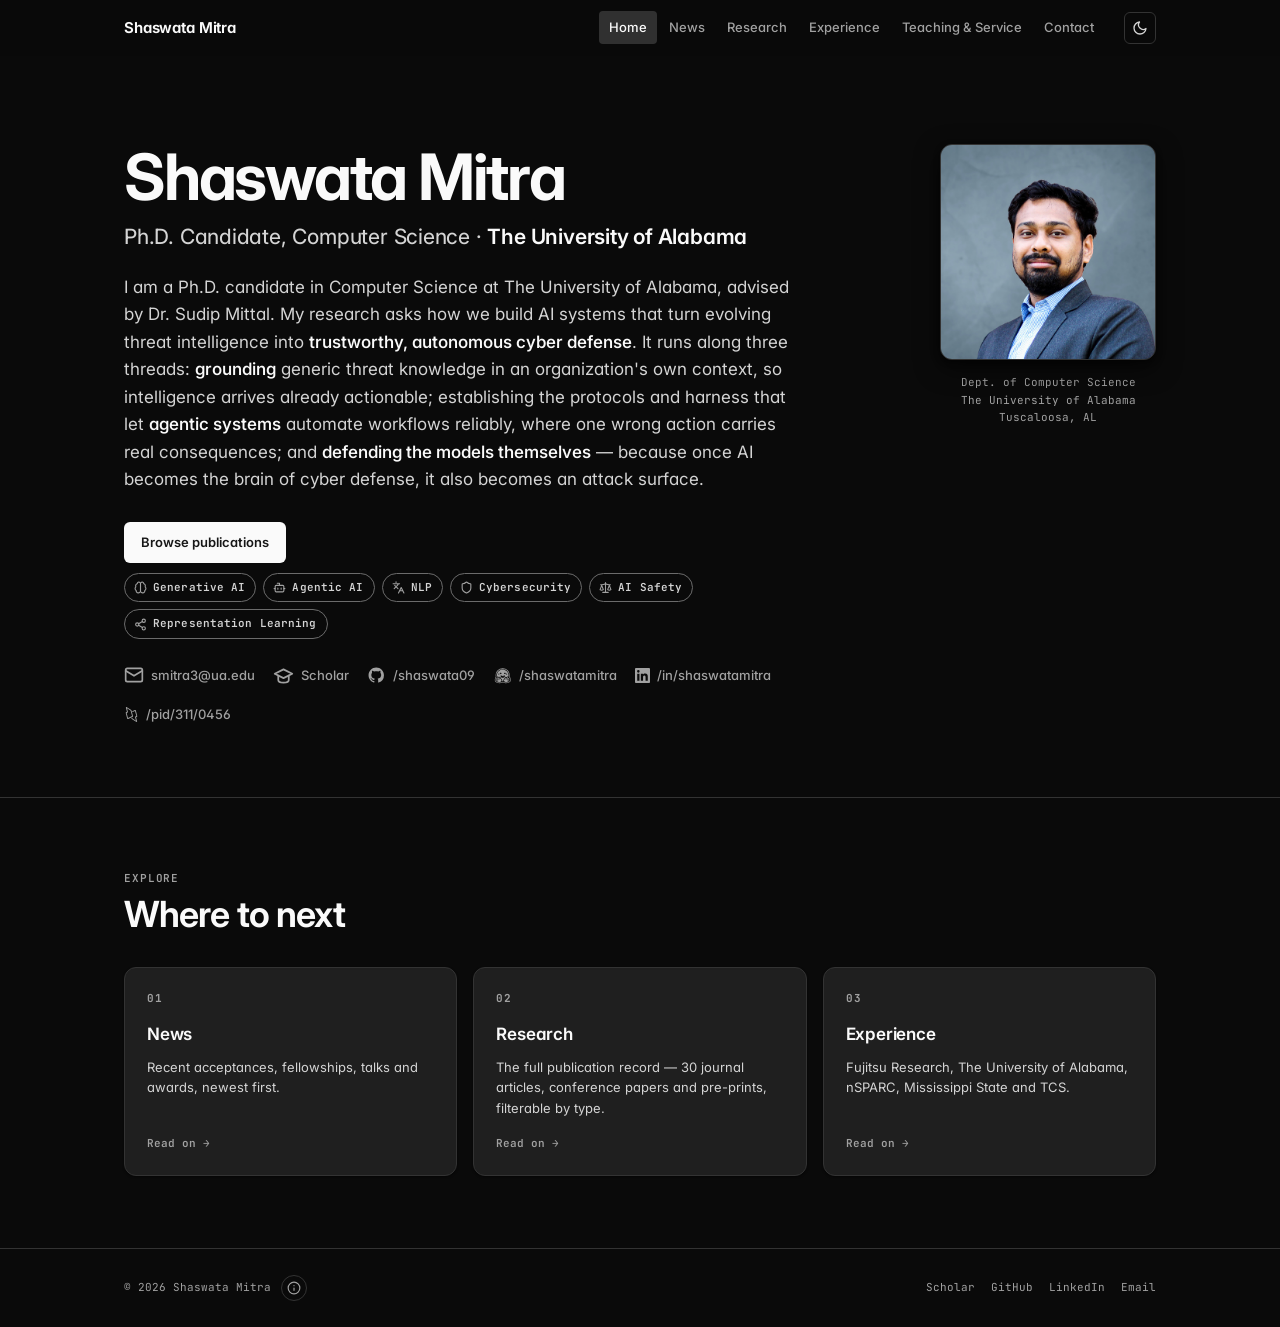
==== commit 76f2a8f6: "Icon size fixed" ====
--- a/index.html
+++ b/index.html
@@ -367,7 +367,7 @@
                   <path d="M22 10 12 5 2 10l10 5 10-5Z" />
                   <path d="M6 12v5c0 1.7 2.7 3 6 3s6-1.3 6-3v-5" />
                 </svg>
-                Google Scholar
+                Scholar
               </a>
               <a
                 class="hero__link"
@@ -380,7 +380,25 @@
                     d="M12 2C6.48 2 2 6.48 2 12c0 4.42 2.87 8.17 6.84 9.49.5.09.68-.22.68-.48 0-.24-.01-.87-.01-1.7-2.78.6-3.37-1.34-3.37-1.34-.45-1.16-1.11-1.47-1.11-1.47-.91-.62.07-.6.07-.6 1 .07 1.53 1.03 1.53 1.03.89 1.53 2.34 1.09 2.91.83.09-.65.35-1.09.63-1.34-2.22-.25-4.56-1.11-4.56-4.94 0-1.09.39-1.98 1.03-2.68-.1-.25-.45-1.27.1-2.64 0 0 .84-.27 2.75 1.02.8-.22 1.65-.33 2.5-.33s1.7.11 2.5.33c1.91-1.29 2.75-1.02 2.75-1.02.55 1.37.2 2.39.1 2.64.64.7 1.03 1.59 1.03 2.68 0 3.84-2.34 4.69-4.57 4.94.36.31.68.92.68 1.85 0 1.34-.01 2.42-.01 2.75 0 .27.18.58.69.48A10.01 10.01 0 0 0 22 12c0-5.52-4.48-10-10-10z"
                   />
                 </svg>
-                github.com/shaswata09
+                /shaswata09
+              </a>
+              <a
+                class="hero__link"
+                href="https://huggingface.co/shaswatamitra"
+                target="_blank"
+                rel="noopener"
+              >
+                <!-- Official monochrome logomark from huggingface.co/brand,
+                     with fill="black" swapped for currentColor so it follows
+                     the theme. Source: assets/icons/huggingface.svg -->
+                <svg viewBox="0 0 1500 1500" fill="none" aria-hidden="true">
+                  <path fill-rule="evenodd" clip-rule="evenodd" d="M1348.72 1168.37C1360.03 1142.67 1361.13 1113.74 1351.94 1087.55C1361.08 1064.58 1362.52 1038.87 1356.33 1014.97C1353.1 1002.63 1347.95 991.175 1341.12 980.965C1342.52 976.029 1343.6 970.929 1344.36 965.659C1349.44 930.378 1337.38 896.408 1313.59 870.403C1302.83 858.64 1289.91 849.894 1275.97 844.105C1284.44 805.888 1288.9 766.185 1288.9 725.475C1288.9 425.12 1046.33 181.36 746.772 181.36C447.213 181.36 204.644 425.12 204.644 725.475C204.644 767.136 209.317 807.743 218.176 846.781C206.46 852.482 195.618 860.354 186.431 870.403C162.65 896.406 150.585 930.384 155.658 965.659C156.415 970.926 157.505 976.031 158.904 980.965C152.074 991.175 146.922 1002.63 143.692 1014.97C137.445 1038.82 138.958 1064.63 148.078 1087.54C138.888 1113.74 139.992 1142.68 151.301 1168.37C171.605 1214.49 218.813 1243.21 283.614 1269C355.654 1297.68 435.229 1318.64 516.715 1318.64C582.532 1318.64 639.737 1302.62 681.509 1265.68C702.919 1268.26 724.699 1269.59 746.772 1269.59C770.797 1269.59 794.475 1268.02 817.706 1264.97C859.527 1302.39 917.048 1318.64 983.305 1318.64C1065.11 1318.64 1144.1 1297.79 1216.41 1269C1281.21 1243.21 1328.42 1214.49 1348.72 1168.37ZM1201.48 1231.5C1265.52 1206.01 1298.5 1182.26 1311.77 1152.11C1321.11 1130.89 1319.46 1106.41 1307.02 1086.84C1323.52 1061.54 1320.36 1036.98 1317.28 1025.19C1313.34 1010.15 1305.2 997.644 1294.14 988.661C1299.38 979.912 1302.89 970.461 1304.41 959.918C1307.59 937.779 1300.28 915.653 1283.81 897.648C1278.56 891.903 1272.36 887.26 1265.59 883.763C1253.45 877.49 1239.44 874.904 1225.67 876.26C1229.83 862.94 1233.45 849.38 1236.51 835.609C1244.38 800.161 1248.53 763.306 1248.53 725.476C1248.53 447.262 1023.89 221.726 746.772 221.726C469.656 221.726 245.01 447.262 245.01 725.476C245.01 763.44 249.193 800.424 257.122 835.988C260.135 849.506 263.69 862.818 267.762 875.901C254.074 875.791 240.392 879.604 228.93 886.961C224.276 889.948 219.988 893.519 216.214 897.648C199.743 915.653 192.427 937.779 195.613 959.918C197.128 970.461 200.637 979.912 205.881 988.661C194.823 997.644 186.678 1010.15 182.742 1025.19C179.66 1036.98 176.501 1061.54 192.997 1086.84C180.564 1106.41 178.908 1130.89 188.245 1152.11C201.517 1182.26 234.498 1206.01 298.542 1231.5C367.636 1259 441.978 1278.27 516.715 1278.27C584.432 1278.27 634.963 1259.67 667.239 1222.93C693.142 1227.07 719.707 1229.23 746.772 1229.23C775.811 1229.23 804.275 1226.75 831.964 1221.99C864.201 1259.36 915.014 1278.28 983.305 1278.28C1058.36 1278.28 1132.11 1259.11 1201.48 1231.5Z" fill="currentColor"/>
+                  <path d="M635.221 1179.69C670.856 1127.23 668.331 1087.85 619.437 1038.79C570.542 989.739 542.081 917.979 542.081 917.979C542.081 917.979 531.45 876.301 507.236 880.136C483.022 883.971 465.244 946.254 515.964 984.357C566.684 1022.45 505.864 1048.33 486.35 1012.55C466.836 976.778 413.552 884.803 385.92 867.214C358.3 849.625 338.851 859.479 345.365 895.736C351.878 931.993 467.393 1019.87 456.154 1038.89C444.914 1057.9 405.304 1016.55 405.304 1016.55C405.304 1016.55 281.359 903.302 254.374 932.812C227.389 962.322 274.846 987.048 342.477 1028.15C410.121 1069.25 415.365 1080.1 405.77 1095.65C396.162 1111.2 246.864 984.825 232.84 1038.4C218.83 1091.97 385.208 1107.52 374.939 1144.5C364.671 1181.5 257.741 1074.5 235.87 1116.19C213.987 1157.89 386.762 1206.89 388.16 1207.25C443.969 1221.79 585.705 1252.59 635.221 1179.69Z" fill="currentColor"/>
+                  <path d="M864.806 1179.69C829.171 1127.23 831.696 1087.85 880.591 1038.79C929.485 989.739 957.946 917.979 957.946 917.979C957.946 917.979 968.577 876.301 992.791 880.136C1017.01 883.971 1034.78 946.254 984.064 984.357C933.344 1022.45 994.164 1048.33 1013.68 1012.55C1033.19 976.778 1086.47 884.803 1114.11 867.214C1141.73 849.625 1161.18 859.479 1154.66 895.736C1148.15 931.993 1032.63 1019.87 1043.87 1038.89C1055.11 1057.9 1094.72 1016.55 1094.72 1016.55C1094.72 1016.55 1218.67 903.302 1245.65 932.812C1272.64 962.322 1225.18 987.048 1157.55 1028.15C1089.91 1069.25 1084.66 1080.1 1094.26 1095.65C1103.87 1111.2 1253.16 984.825 1267.19 1038.4C1281.2 1091.97 1114.82 1107.52 1125.09 1144.5C1135.36 1181.5 1242.29 1074.5 1264.16 1116.19C1286.04 1157.89 1113.27 1206.89 1111.87 1207.25C1056.06 1221.79 914.322 1252.59 864.806 1179.69Z" fill="currentColor"/>
+                  <path d="M675.913 853.201C679.674 855.39 683.766 857.524 688.891 860.001C705.59 868.074 725.878 873.106 750.564 873.106C777.366 873.106 799.015 867.175 816.53 857.819C821.193 855.328 825.305 852.779 828.701 850.52C818.286 841.142 806.116 833.688 792.747 828.717C791.172 828.131 789.58 827.58 787.973 827.064C782.46 825.295 776.761 834.148 770.915 843.232C765.317 851.929 759.582 860.838 753.744 860.838C748.268 860.838 742.882 851.802 737.615 842.964C732.157 833.804 726.824 824.857 721.649 826.403C704.266 831.599 688.648 840.906 675.913 853.201Z" fill="currentColor"/>
+                  <path fill-rule="evenodd" clip-rule="evenodd" d="M849.695 285.599C816.641 277.833 782.184 273.727 746.772 273.727C684.644 273.727 625.458 286.368 571.624 309.227C448.998 361.299 354.15 466.394 315.593 595.883C303.37 636.933 296.805 680.435 296.805 725.476C296.805 761.974 301.116 797.461 309.255 831.452C309.366 831.317 309.477 831.183 309.587 831.05C322.652 815.372 341.389 806.727 362.353 806.727C379.135 806.727 396.395 812.304 413.669 823.302C425.128 830.608 437.792 843.556 450.832 859.832C462.913 843.01 479.824 831.83 499.169 828.775C502.872 828.19 506.628 827.891 510.344 827.891H510.357C554.525 827.891 581.096 866.358 591.144 900.964C596.129 912.651 620.058 965.899 656.056 1002.01C710.873 1057.01 724.595 1113.75 697.461 1174.54C713.655 1176.32 730.108 1177.23 746.772 1177.23C747.445 1177.23 748.117 1177.22 748.789 1177.22L749.307 1177.22L750.29 1177.21C767.865 1177.08 785.2 1175.93 802.241 1173.83C775.534 1113.31 789.363 1056.8 843.964 1002.01C879.962 965.899 903.891 912.651 908.876 900.964C918.924 866.358 945.495 827.891 989.663 827.891H989.676C993.392 827.891 997.147 828.19 1000.85 828.775C1020.2 831.83 1037.11 843.01 1049.19 859.832C1062.23 843.556 1074.89 830.608 1086.35 823.302C1103.62 812.304 1120.89 806.727 1137.67 806.727C1156.17 806.727 1172.94 813.46 1185.6 825.819C1192.89 793.547 1196.74 759.963 1196.74 725.476C1196.74 709.883 1195.95 694.474 1194.42 679.288C1174.88 486.115 1034.11 328.922 849.695 285.599ZM652.93 884.744C603.394 843.337 581.677 781.979 581.677 742.068C581.677 711.101 602.797 721.605 636.467 738.35C666.402 753.238 706.256 773.059 750.01 773.059C793.763 773.059 833.618 753.238 863.553 738.35C897.223 721.605 918.343 711.101 918.343 742.068C918.343 780.4 900.71 842.529 852.745 880.809C827.567 900.728 794.093 914.485 750.509 914.485C709.56 914.485 677.534 902.691 652.93 884.744ZM919.726 619.809C914.761 612.591 909.541 605.002 902.523 602.514C896.04 600.216 887.549 603.626 879.395 606.901C868.994 611.078 859.142 615.035 854.701 606.649C837.914 574.953 849.899 535.595 881.471 518.742C913.042 501.889 952.244 513.922 969.031 545.618C985.818 577.315 973.833 616.672 942.261 633.525C932.68 638.64 926.437 629.564 919.726 619.809ZM597.494 602.514C590.477 605.002 585.256 612.591 580.291 619.809C573.581 629.564 567.337 638.64 557.756 633.525C526.185 616.672 514.2 577.315 530.986 545.618C547.773 513.922 586.975 501.889 618.547 518.742C650.118 535.595 662.103 574.953 645.317 606.649C640.876 615.035 631.023 611.078 620.623 606.901C612.468 603.626 603.977 600.216 597.494 602.514ZM1093.15 621.477C1093.15 644.811 1074.31 663.727 1051.07 663.727C1027.83 663.727 1008.98 644.811 1008.98 621.477C1008.98 598.143 1027.83 579.227 1051.07 579.227C1074.31 579.227 1093.15 598.143 1093.15 621.477ZM448.95 663.727C472.192 663.727 491.033 644.811 491.033 621.477C491.033 598.143 472.192 579.227 448.95 579.227C425.708 579.227 406.866 598.143 406.866 621.477C406.866 644.811 425.708 663.727 448.95 663.727Z" fill="currentColor"/>
+                </svg>
+                /shaswatamitra
               </a>
               <a
                 class="hero__link"
--- a/assets/css/styles.css
+++ b/assets/css/styles.css
@@ -654,11 +654,32 @@
 .hero__link:hover {
   color: var(--text-1);
 }
+/* Every mark is boxed at 15px, but each one's artwork fills its viewBox by a
+   different amount — LinkedIn and DBLP reach the edges, the others stop at
+   71-81% — so at equal box sizes the rest looked smaller. These sizes are
+   15 / fill-ratio, which renders every icon's ARTWORK at the same height.
+   Measured with getBBox(); re-measure if a mark is ever replaced. */
 .hero__link svg,
 .hero__link img {
   width: 15px;
   height: 15px;
   flex: none;
+}
+.hero__link[href^='mailto'] svg {
+  width: 20px;
+  height: 20px;
+}
+.hero__link[href*='scholar.google'] svg {
+  width: 21px;
+  height: 21px;
+}
+.hero__link[href*='github.com'] svg {
+  width: 18.5px;
+  height: 18.5px;
+}
+.hero__link[href*='huggingface.co'] svg {
+  width: 19.5px;
+  height: 19.5px;
 }
 
 /* Portrait plate */
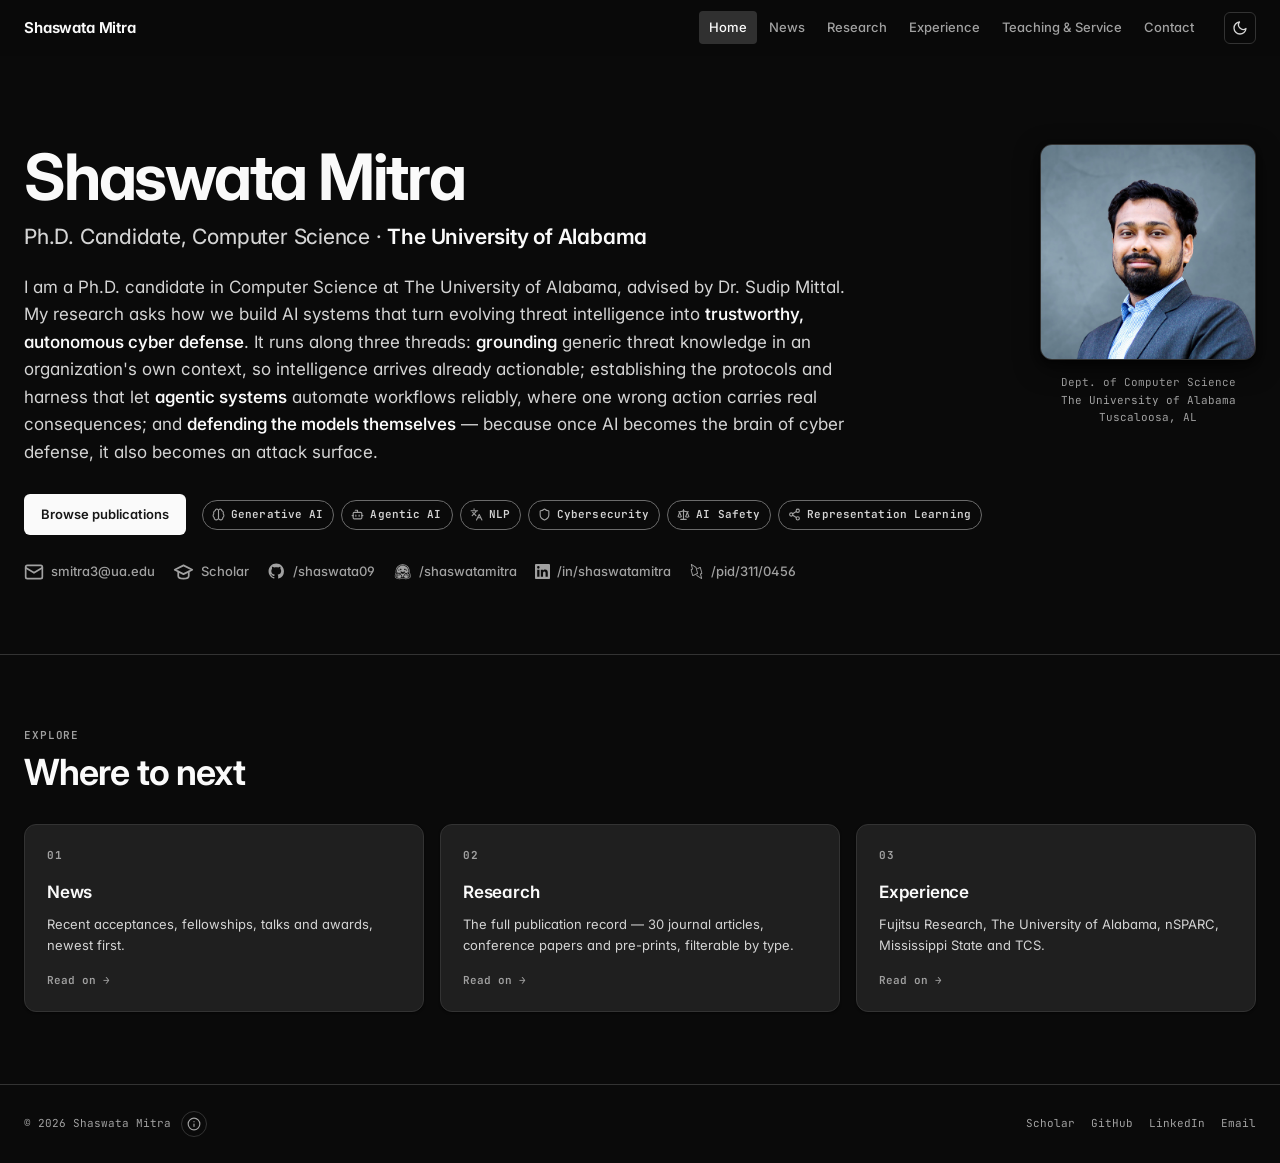
==== commit 398b8046: "Intro paragraph width update" ====
--- a/index.html
+++ b/index.html
@@ -47,7 +47,7 @@
       href="https://fonts.googleapis.com/css2?family=Inter:wght@400..700&family=JetBrains+Mono:wght@400..700&display=swap"
       rel="stylesheet"
     />
-    <link rel="stylesheet" href="assets/css/styles.css" />
+    <link rel="stylesheet" href="assets/css/styles.css?v=20261119.2" />
 
     <script>
       // Resolve the theme before first paint so there is no light/dark flash.
@@ -549,6 +549,6 @@
       </div>
     </footer>
 
-    <script src="assets/js/main.js"></script>
+    <script src="assets/js/main.js?v=20261119.2"></script>
   </body>
 </html>
--- a/assets/css/styles.css
+++ b/assets/css/styles.css
@@ -30,6 +30,8 @@
   --accent-fg: #fafafa;
   --accent-soft: #ebebeb;
   --accent-border: #a3a3a3;
+  --link: #1d4ed8; /* blue-700 — 6.7:1 on panel */
+  --link-line: rgba(29, 78, 216, 0.45);
 
   --info: #3b6fbf; /* 5.34:1 on panel */
   --info-soft: #eff4fc;
@@ -87,6 +89,8 @@
   --accent-fg: #171717;
   --accent-soft: #303030;
   --accent-border: #5a5a5a;
+  --link: #60a5fa; /* blue-400 — 6.6:1 on panel */
+  --link-line: rgba(96, 165, 250, 0.5);
 
   --info: #7ba5e8; /* 7.31:1 on panel */
   --info-soft: #16202e;
@@ -148,7 +152,7 @@
   --radius-lg: 8px;
   --radius-xl: 12px;
 
-  --maxw: 1080px;
+  --maxw: 1296px; /* was 1080 — widened 10% on each side */
   --gutter: 24px;
   --nav-h: 56px;
 }
@@ -586,7 +590,7 @@
   font-size: var(--text-lg);
   line-height: 1.62;
   color: var(--text-2);
-  max-width: 62ch;
+  max-width: 75ch;
   margin-bottom: 28px;
 }
 .hero__lede em {
@@ -1162,9 +1166,18 @@
   letter-spacing: -0.008em;
   margin-bottom: 5px;
 }
-.pub__title a:hover {
+.pub__title a {
+  color: var(--link);
   text-decoration: underline;
-  text-underline-offset: 2px;
+  text-decoration-color: var(--link-line);
+  text-decoration-thickness: 1px;
+  text-underline-offset: 3px;
+  transition: text-decoration-color 0.15s ease;
+}
+.pub__title a:hover,
+.pub__title a:focus-visible {
+  text-decoration-color: currentColor;
+  text-decoration-thickness: 2px;
 }
 
 .pub__authors {
@@ -1234,6 +1247,16 @@
   font-weight: 600;
   display: block;
   margin-bottom: 1px;
+}
+.row__v a {
+  color: var(--text-1);
+  text-decoration: underline;
+  text-underline-offset: 2px;
+  text-decoration-color: var(--hairline-strong);
+  transition: text-decoration-color 0.15s ease;
+}
+.row__v a:hover {
+  text-decoration-color: var(--text-1);
 }
 
 /* Mentoring grid */
@@ -1607,3 +1630,18 @@
     break-inside: avoid;
   }
 }
+
+/* Inline paper links (news) — blue + underline so readers see they are links */
+.paper-link {
+  color: var(--link);
+  text-decoration: underline;
+  text-decoration-color: var(--link-line);
+  text-decoration-thickness: 1px;
+  text-underline-offset: 3px;
+  transition: text-decoration-color 0.15s ease;
+}
+.paper-link:hover,
+.paper-link:focus-visible {
+  text-decoration-color: currentColor;
+  text-decoration-thickness: 2px;
+}
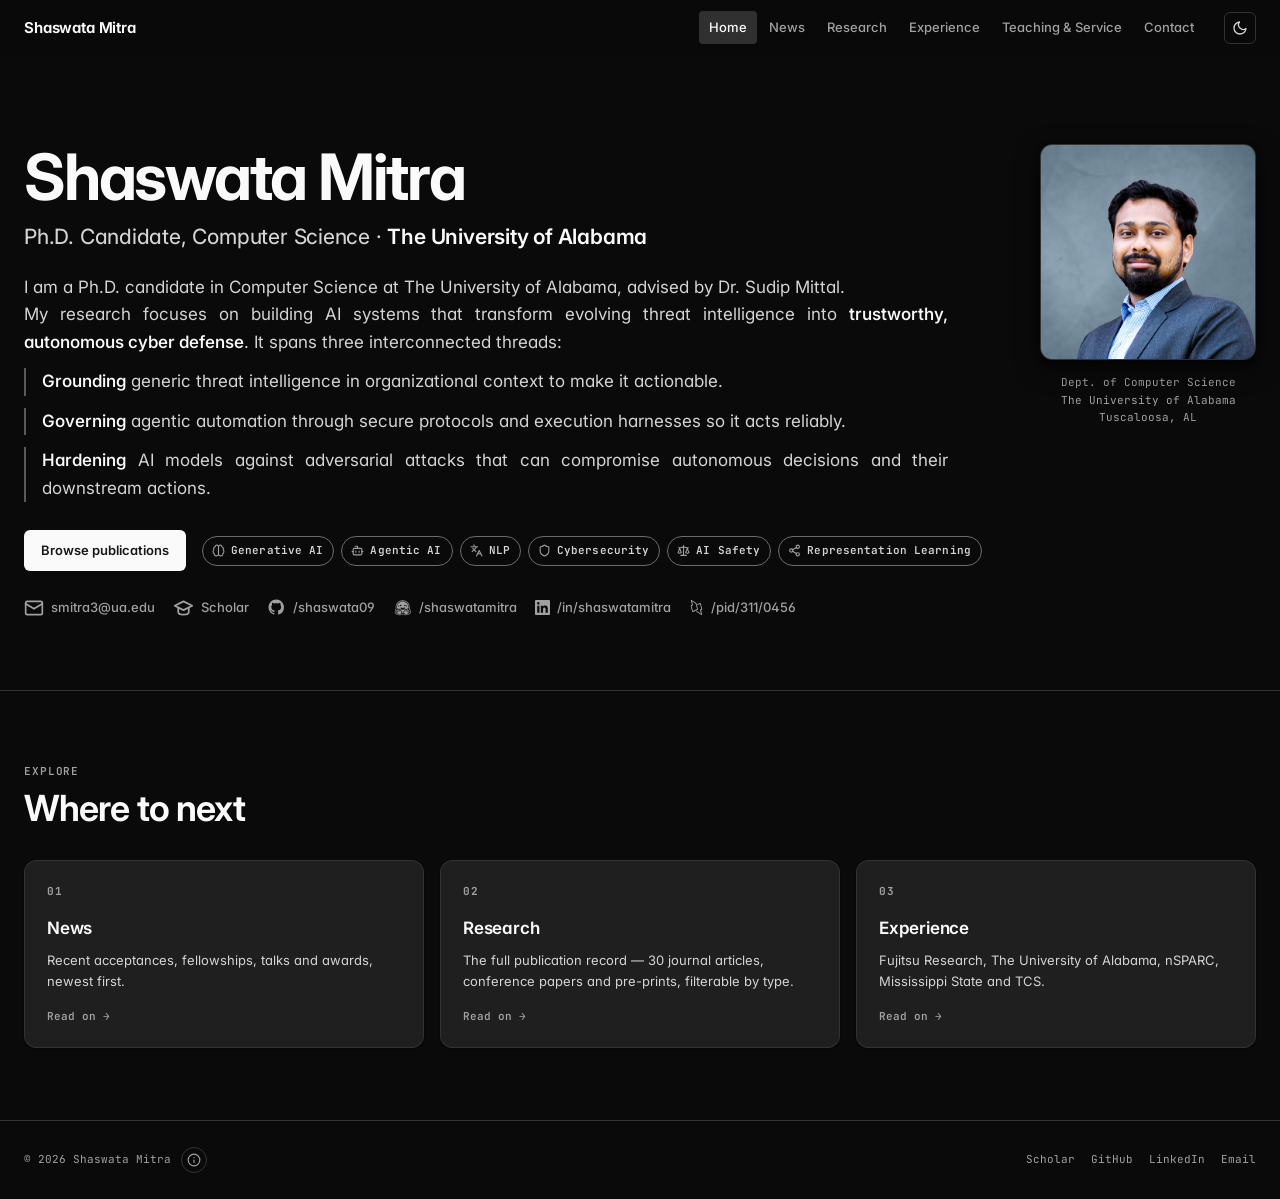
==== commit 47a8cfc4: "Intro paragraph update" ====
--- a/index.html
+++ b/index.html
@@ -47,7 +47,7 @@
       href="https://fonts.googleapis.com/css2?family=Inter:wght@400..700&family=JetBrains+Mono:wght@400..700&display=swap"
       rel="stylesheet"
     />
-    <link rel="stylesheet" href="assets/css/styles.css?v=20261119.2" />
+    <link rel="stylesheet" href="assets/css/styles.css?v=20261119.8" />
 
     <script>
       // Resolve the theme before first paint so there is no light/dark flash.
@@ -215,19 +215,28 @@
               <strong>The University of Alabama</strong>
             </p>
 
-            <p class="hero__lede">
-              I am a Ph.D. candidate in Computer Science at The University of
-              Alabama, advised by Dr. Sudip Mittal. My research asks how we
-              build AI systems that turn evolving threat intelligence into
-              <em>trustworthy, autonomous cyber defense</em>. It runs along
-              three threads: <em>grounding</em> generic threat knowledge in an
-              organization's own context, so intelligence arrives already
-              actionable; establishing the protocols and harness that let
-              <em>agentic systems</em> automate workflows reliably, where one
-              wrong action carries real consequences; and
-              <em>defending the models themselves</em> — because once AI becomes
-              the brain of cyber defense, it also becomes an attack surface.
-            </p>
+            <div class="hero__lede">
+              <p>
+                I am a Ph.D. candidate in Computer Science at The University of
+                Alabama, advised by Dr. Sudip Mittal.<br />
+                My research focuses on building AI systems that transform
+                evolving threat intelligence into
+                <em>trustworthy, autonomous cyber defense</em>. It spans three
+                interconnected threads:
+              </p>
+              <p>
+                <em>Grounding</em> generic threat intelligence in organizational
+                context to make it actionable.
+              </p>
+              <p>
+                <em>Governing</em> agentic automation through secure protocols
+                and execution harnesses so it acts reliably.
+              </p>
+              <p>
+                <em>Hardening</em> AI models against adversarial attacks that can
+                compromise autonomous decisions and their downstream actions.
+              </p>
+            </div>
 
             <div class="hero__actions">
               <a class="btn btn--primary" href="research.html#publications"
@@ -549,6 +558,6 @@
       </div>
     </footer>
 
-    <script src="assets/js/main.js?v=20261119.2"></script>
+    <script src="assets/js/main.js?v=20261119.8"></script>
   </body>
 </html>
--- a/assets/css/styles.css
+++ b/assets/css/styles.css
@@ -590,10 +590,24 @@
   font-size: var(--text-lg);
   line-height: 1.62;
   color: var(--text-2);
-  max-width: 75ch;
+  max-width: 84ch;
+  text-align: justify;
+  text-justify: inter-word;
+  hyphens: auto;
+  -webkit-hyphens: auto;
   margin-bottom: 28px;
 }
+.hero__lede p + p {
+  margin-top: 12px;
+}
+/* The three research threads: set in from the intro with a hairline rule */
+.hero__lede p:not(:first-child) {
+  padding-left: 16px;
+  border-left: 2px solid var(--border-strong, var(--accent-border));
+}
 .hero__lede em {
+  hyphens: manual; /* never split the bold key phrases */
+  -webkit-hyphens: manual;
   color: var(--text-1);
   font-style: normal;
   font-weight: 550;
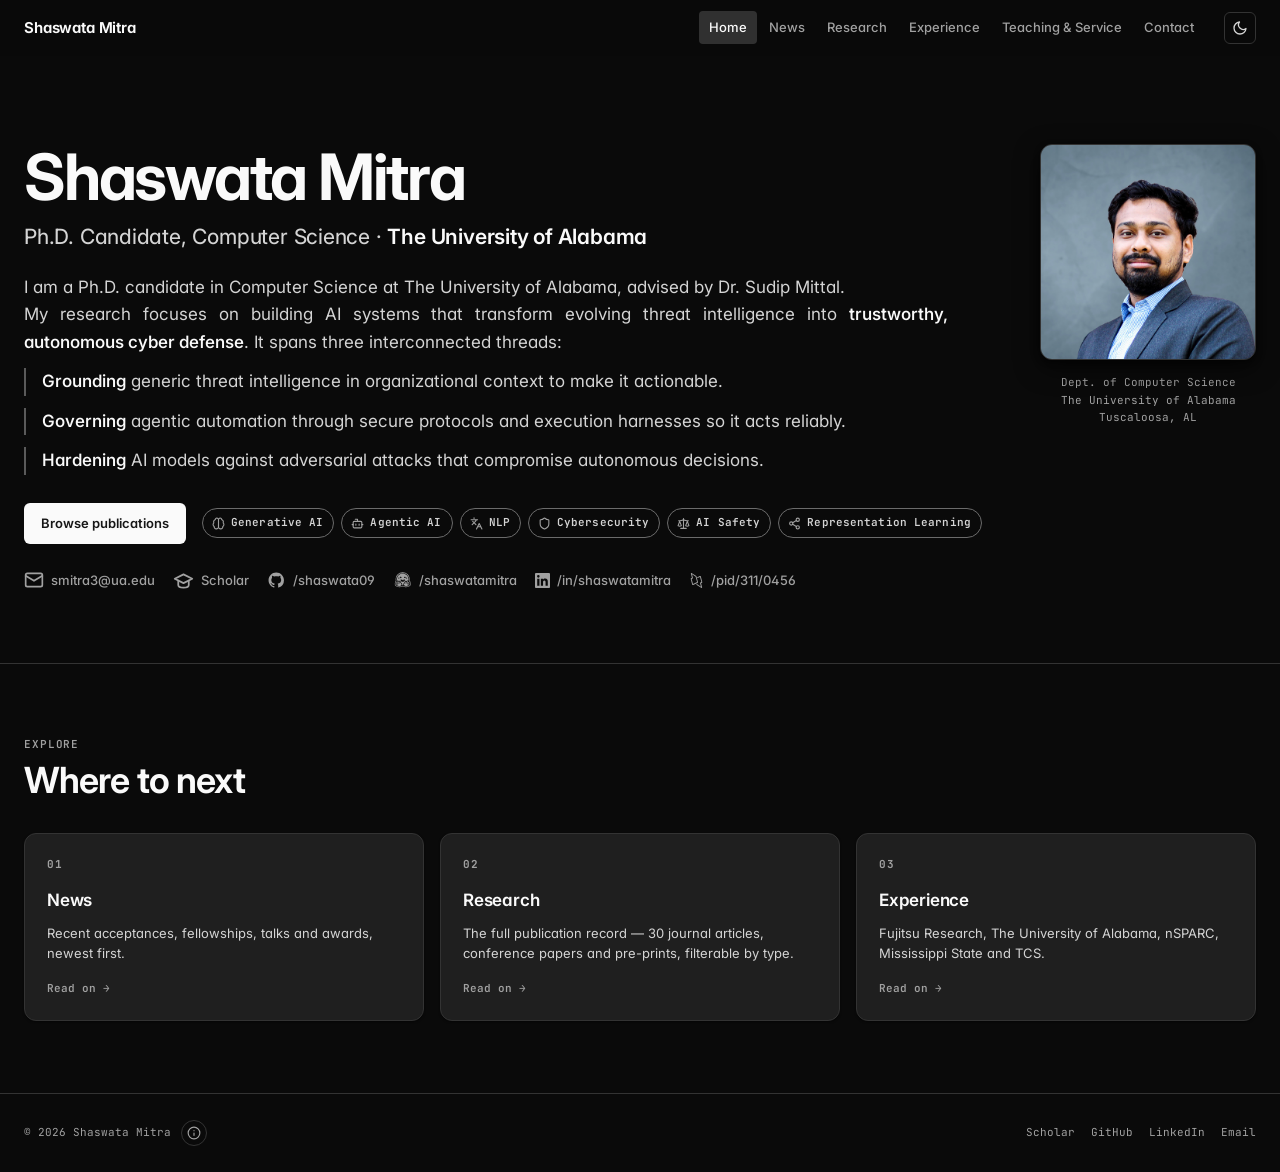
==== commit 6d6813dd: "Intro paragraph update" ====
--- a/index.html
+++ b/index.html
@@ -233,8 +233,8 @@
                 and execution harnesses so it acts reliably.
               </p>
               <p>
-                <em>Hardening</em> AI models against adversarial attacks that can
-                compromise autonomous decisions and their downstream actions.
+                <em>Hardening</em> AI models against adversarial attacks that
+                compromise autonomous decisions.
               </p>
             </div>
 
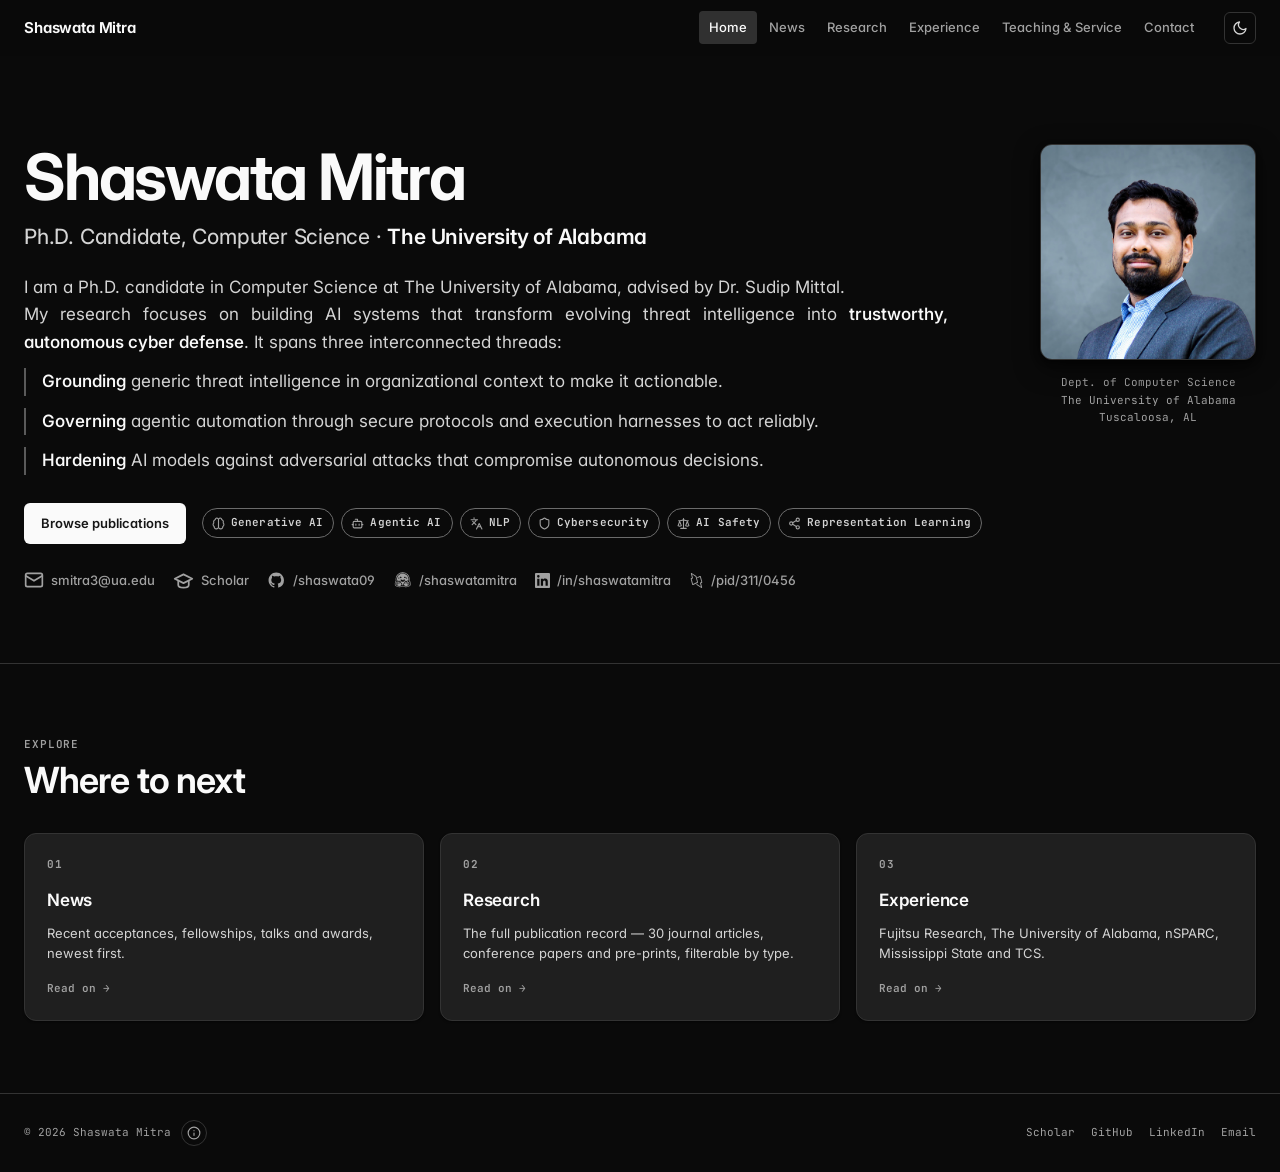
==== commit be483a2e: "Home page update" ====
--- a/index.html
+++ b/index.html
@@ -230,7 +230,7 @@
               </p>
               <p>
                 <em>Governing</em> agentic automation through secure protocols
-                and execution harnesses so it acts reliably.
+                and execution harnesses to act reliably.
               </p>
               <p>
                 <em>Hardening</em> AI models against adversarial attacks that
@@ -401,11 +401,30 @@
                      with fill="black" swapped for currentColor so it follows
                      the theme. Source: assets/icons/huggingface.svg -->
                 <svg viewBox="0 0 1500 1500" fill="none" aria-hidden="true">
-                  <path fill-rule="evenodd" clip-rule="evenodd" d="M1348.72 1168.37C1360.03 1142.67 1361.13 1113.74 1351.94 1087.55C1361.08 1064.58 1362.52 1038.87 1356.33 1014.97C1353.1 1002.63 1347.95 991.175 1341.12 980.965C1342.52 976.029 1343.6 970.929 1344.36 965.659C1349.44 930.378 1337.38 896.408 1313.59 870.403C1302.83 858.64 1289.91 849.894 1275.97 844.105C1284.44 805.888 1288.9 766.185 1288.9 725.475C1288.9 425.12 1046.33 181.36 746.772 181.36C447.213 181.36 204.644 425.12 204.644 725.475C204.644 767.136 209.317 807.743 218.176 846.781C206.46 852.482 195.618 860.354 186.431 870.403C162.65 896.406 150.585 930.384 155.658 965.659C156.415 970.926 157.505 976.031 158.904 980.965C152.074 991.175 146.922 1002.63 143.692 1014.97C137.445 1038.82 138.958 1064.63 148.078 1087.54C138.888 1113.74 139.992 1142.68 151.301 1168.37C171.605 1214.49 218.813 1243.21 283.614 1269C355.654 1297.68 435.229 1318.64 516.715 1318.64C582.532 1318.64 639.737 1302.62 681.509 1265.68C702.919 1268.26 724.699 1269.59 746.772 1269.59C770.797 1269.59 794.475 1268.02 817.706 1264.97C859.527 1302.39 917.048 1318.64 983.305 1318.64C1065.11 1318.64 1144.1 1297.79 1216.41 1269C1281.21 1243.21 1328.42 1214.49 1348.72 1168.37ZM1201.48 1231.5C1265.52 1206.01 1298.5 1182.26 1311.77 1152.11C1321.11 1130.89 1319.46 1106.41 1307.02 1086.84C1323.52 1061.54 1320.36 1036.98 1317.28 1025.19C1313.34 1010.15 1305.2 997.644 1294.14 988.661C1299.38 979.912 1302.89 970.461 1304.41 959.918C1307.59 937.779 1300.28 915.653 1283.81 897.648C1278.56 891.903 1272.36 887.26 1265.59 883.763C1253.45 877.49 1239.44 874.904 1225.67 876.26C1229.83 862.94 1233.45 849.38 1236.51 835.609C1244.38 800.161 1248.53 763.306 1248.53 725.476C1248.53 447.262 1023.89 221.726 746.772 221.726C469.656 221.726 245.01 447.262 245.01 725.476C245.01 763.44 249.193 800.424 257.122 835.988C260.135 849.506 263.69 862.818 267.762 875.901C254.074 875.791 240.392 879.604 228.93 886.961C224.276 889.948 219.988 893.519 216.214 897.648C199.743 915.653 192.427 937.779 195.613 959.918C197.128 970.461 200.637 979.912 205.881 988.661C194.823 997.644 186.678 1010.15 182.742 1025.19C179.66 1036.98 176.501 1061.54 192.997 1086.84C180.564 1106.41 178.908 1130.89 188.245 1152.11C201.517 1182.26 234.498 1206.01 298.542 1231.5C367.636 1259 441.978 1278.27 516.715 1278.27C584.432 1278.27 634.963 1259.67 667.239 1222.93C693.142 1227.07 719.707 1229.23 746.772 1229.23C775.811 1229.23 804.275 1226.75 831.964 1221.99C864.201 1259.36 915.014 1278.28 983.305 1278.28C1058.36 1278.28 1132.11 1259.11 1201.48 1231.5Z" fill="currentColor"/>
-                  <path d="M635.221 1179.69C670.856 1127.23 668.331 1087.85 619.437 1038.79C570.542 989.739 542.081 917.979 542.081 917.979C542.081 917.979 531.45 876.301 507.236 880.136C483.022 883.971 465.244 946.254 515.964 984.357C566.684 1022.45 505.864 1048.33 486.35 1012.55C466.836 976.778 413.552 884.803 385.92 867.214C358.3 849.625 338.851 859.479 345.365 895.736C351.878 931.993 467.393 1019.87 456.154 1038.89C444.914 1057.9 405.304 1016.55 405.304 1016.55C405.304 1016.55 281.359 903.302 254.374 932.812C227.389 962.322 274.846 987.048 342.477 1028.15C410.121 1069.25 415.365 1080.1 405.77 1095.65C396.162 1111.2 246.864 984.825 232.84 1038.4C218.83 1091.97 385.208 1107.52 374.939 1144.5C364.671 1181.5 257.741 1074.5 235.87 1116.19C213.987 1157.89 386.762 1206.89 388.16 1207.25C443.969 1221.79 585.705 1252.59 635.221 1179.69Z" fill="currentColor"/>
-                  <path d="M864.806 1179.69C829.171 1127.23 831.696 1087.85 880.591 1038.79C929.485 989.739 957.946 917.979 957.946 917.979C957.946 917.979 968.577 876.301 992.791 880.136C1017.01 883.971 1034.78 946.254 984.064 984.357C933.344 1022.45 994.164 1048.33 1013.68 1012.55C1033.19 976.778 1086.47 884.803 1114.11 867.214C1141.73 849.625 1161.18 859.479 1154.66 895.736C1148.15 931.993 1032.63 1019.87 1043.87 1038.89C1055.11 1057.9 1094.72 1016.55 1094.72 1016.55C1094.72 1016.55 1218.67 903.302 1245.65 932.812C1272.64 962.322 1225.18 987.048 1157.55 1028.15C1089.91 1069.25 1084.66 1080.1 1094.26 1095.65C1103.87 1111.2 1253.16 984.825 1267.19 1038.4C1281.2 1091.97 1114.82 1107.52 1125.09 1144.5C1135.36 1181.5 1242.29 1074.5 1264.16 1116.19C1286.04 1157.89 1113.27 1206.89 1111.87 1207.25C1056.06 1221.79 914.322 1252.59 864.806 1179.69Z" fill="currentColor"/>
-                  <path d="M675.913 853.201C679.674 855.39 683.766 857.524 688.891 860.001C705.59 868.074 725.878 873.106 750.564 873.106C777.366 873.106 799.015 867.175 816.53 857.819C821.193 855.328 825.305 852.779 828.701 850.52C818.286 841.142 806.116 833.688 792.747 828.717C791.172 828.131 789.58 827.58 787.973 827.064C782.46 825.295 776.761 834.148 770.915 843.232C765.317 851.929 759.582 860.838 753.744 860.838C748.268 860.838 742.882 851.802 737.615 842.964C732.157 833.804 726.824 824.857 721.649 826.403C704.266 831.599 688.648 840.906 675.913 853.201Z" fill="currentColor"/>
-                  <path fill-rule="evenodd" clip-rule="evenodd" d="M849.695 285.599C816.641 277.833 782.184 273.727 746.772 273.727C684.644 273.727 625.458 286.368 571.624 309.227C448.998 361.299 354.15 466.394 315.593 595.883C303.37 636.933 296.805 680.435 296.805 725.476C296.805 761.974 301.116 797.461 309.255 831.452C309.366 831.317 309.477 831.183 309.587 831.05C322.652 815.372 341.389 806.727 362.353 806.727C379.135 806.727 396.395 812.304 413.669 823.302C425.128 830.608 437.792 843.556 450.832 859.832C462.913 843.01 479.824 831.83 499.169 828.775C502.872 828.19 506.628 827.891 510.344 827.891H510.357C554.525 827.891 581.096 866.358 591.144 900.964C596.129 912.651 620.058 965.899 656.056 1002.01C710.873 1057.01 724.595 1113.75 697.461 1174.54C713.655 1176.32 730.108 1177.23 746.772 1177.23C747.445 1177.23 748.117 1177.22 748.789 1177.22L749.307 1177.22L750.29 1177.21C767.865 1177.08 785.2 1175.93 802.241 1173.83C775.534 1113.31 789.363 1056.8 843.964 1002.01C879.962 965.899 903.891 912.651 908.876 900.964C918.924 866.358 945.495 827.891 989.663 827.891H989.676C993.392 827.891 997.147 828.19 1000.85 828.775C1020.2 831.83 1037.11 843.01 1049.19 859.832C1062.23 843.556 1074.89 830.608 1086.35 823.302C1103.62 812.304 1120.89 806.727 1137.67 806.727C1156.17 806.727 1172.94 813.46 1185.6 825.819C1192.89 793.547 1196.74 759.963 1196.74 725.476C1196.74 709.883 1195.95 694.474 1194.42 679.288C1174.88 486.115 1034.11 328.922 849.695 285.599ZM652.93 884.744C603.394 843.337 581.677 781.979 581.677 742.068C581.677 711.101 602.797 721.605 636.467 738.35C666.402 753.238 706.256 773.059 750.01 773.059C793.763 773.059 833.618 753.238 863.553 738.35C897.223 721.605 918.343 711.101 918.343 742.068C918.343 780.4 900.71 842.529 852.745 880.809C827.567 900.728 794.093 914.485 750.509 914.485C709.56 914.485 677.534 902.691 652.93 884.744ZM919.726 619.809C914.761 612.591 909.541 605.002 902.523 602.514C896.04 600.216 887.549 603.626 879.395 606.901C868.994 611.078 859.142 615.035 854.701 606.649C837.914 574.953 849.899 535.595 881.471 518.742C913.042 501.889 952.244 513.922 969.031 545.618C985.818 577.315 973.833 616.672 942.261 633.525C932.68 638.64 926.437 629.564 919.726 619.809ZM597.494 602.514C590.477 605.002 585.256 612.591 580.291 619.809C573.581 629.564 567.337 638.64 557.756 633.525C526.185 616.672 514.2 577.315 530.986 545.618C547.773 513.922 586.975 501.889 618.547 518.742C650.118 535.595 662.103 574.953 645.317 606.649C640.876 615.035 631.023 611.078 620.623 606.901C612.468 603.626 603.977 600.216 597.494 602.514ZM1093.15 621.477C1093.15 644.811 1074.31 663.727 1051.07 663.727C1027.83 663.727 1008.98 644.811 1008.98 621.477C1008.98 598.143 1027.83 579.227 1051.07 579.227C1074.31 579.227 1093.15 598.143 1093.15 621.477ZM448.95 663.727C472.192 663.727 491.033 644.811 491.033 621.477C491.033 598.143 472.192 579.227 448.95 579.227C425.708 579.227 406.866 598.143 406.866 621.477C406.866 644.811 425.708 663.727 448.95 663.727Z" fill="currentColor"/>
+                  <path
+                    fill-rule="evenodd"
+                    clip-rule="evenodd"
+                    d="M1348.72 1168.37C1360.03 1142.67 1361.13 1113.74 1351.94 1087.55C1361.08 1064.58 1362.52 1038.87 1356.33 1014.97C1353.1 1002.63 1347.95 991.175 1341.12 980.965C1342.52 976.029 1343.6 970.929 1344.36 965.659C1349.44 930.378 1337.38 896.408 1313.59 870.403C1302.83 858.64 1289.91 849.894 1275.97 844.105C1284.44 805.888 1288.9 766.185 1288.9 725.475C1288.9 425.12 1046.33 181.36 746.772 181.36C447.213 181.36 204.644 425.12 204.644 725.475C204.644 767.136 209.317 807.743 218.176 846.781C206.46 852.482 195.618 860.354 186.431 870.403C162.65 896.406 150.585 930.384 155.658 965.659C156.415 970.926 157.505 976.031 158.904 980.965C152.074 991.175 146.922 1002.63 143.692 1014.97C137.445 1038.82 138.958 1064.63 148.078 1087.54C138.888 1113.74 139.992 1142.68 151.301 1168.37C171.605 1214.49 218.813 1243.21 283.614 1269C355.654 1297.68 435.229 1318.64 516.715 1318.64C582.532 1318.64 639.737 1302.62 681.509 1265.68C702.919 1268.26 724.699 1269.59 746.772 1269.59C770.797 1269.59 794.475 1268.02 817.706 1264.97C859.527 1302.39 917.048 1318.64 983.305 1318.64C1065.11 1318.64 1144.1 1297.79 1216.41 1269C1281.21 1243.21 1328.42 1214.49 1348.72 1168.37ZM1201.48 1231.5C1265.52 1206.01 1298.5 1182.26 1311.77 1152.11C1321.11 1130.89 1319.46 1106.41 1307.02 1086.84C1323.52 1061.54 1320.36 1036.98 1317.28 1025.19C1313.34 1010.15 1305.2 997.644 1294.14 988.661C1299.38 979.912 1302.89 970.461 1304.41 959.918C1307.59 937.779 1300.28 915.653 1283.81 897.648C1278.56 891.903 1272.36 887.26 1265.59 883.763C1253.45 877.49 1239.44 874.904 1225.67 876.26C1229.83 862.94 1233.45 849.38 1236.51 835.609C1244.38 800.161 1248.53 763.306 1248.53 725.476C1248.53 447.262 1023.89 221.726 746.772 221.726C469.656 221.726 245.01 447.262 245.01 725.476C245.01 763.44 249.193 800.424 257.122 835.988C260.135 849.506 263.69 862.818 267.762 875.901C254.074 875.791 240.392 879.604 228.93 886.961C224.276 889.948 219.988 893.519 216.214 897.648C199.743 915.653 192.427 937.779 195.613 959.918C197.128 970.461 200.637 979.912 205.881 988.661C194.823 997.644 186.678 1010.15 182.742 1025.19C179.66 1036.98 176.501 1061.54 192.997 1086.84C180.564 1106.41 178.908 1130.89 188.245 1152.11C201.517 1182.26 234.498 1206.01 298.542 1231.5C367.636 1259 441.978 1278.27 516.715 1278.27C584.432 1278.27 634.963 1259.67 667.239 1222.93C693.142 1227.07 719.707 1229.23 746.772 1229.23C775.811 1229.23 804.275 1226.75 831.964 1221.99C864.201 1259.36 915.014 1278.28 983.305 1278.28C1058.36 1278.28 1132.11 1259.11 1201.48 1231.5Z"
+                    fill="currentColor"
+                  />
+                  <path
+                    d="M635.221 1179.69C670.856 1127.23 668.331 1087.85 619.437 1038.79C570.542 989.739 542.081 917.979 542.081 917.979C542.081 917.979 531.45 876.301 507.236 880.136C483.022 883.971 465.244 946.254 515.964 984.357C566.684 1022.45 505.864 1048.33 486.35 1012.55C466.836 976.778 413.552 884.803 385.92 867.214C358.3 849.625 338.851 859.479 345.365 895.736C351.878 931.993 467.393 1019.87 456.154 1038.89C444.914 1057.9 405.304 1016.55 405.304 1016.55C405.304 1016.55 281.359 903.302 254.374 932.812C227.389 962.322 274.846 987.048 342.477 1028.15C410.121 1069.25 415.365 1080.1 405.77 1095.65C396.162 1111.2 246.864 984.825 232.84 1038.4C218.83 1091.97 385.208 1107.52 374.939 1144.5C364.671 1181.5 257.741 1074.5 235.87 1116.19C213.987 1157.89 386.762 1206.89 388.16 1207.25C443.969 1221.79 585.705 1252.59 635.221 1179.69Z"
+                    fill="currentColor"
+                  />
+                  <path
+                    d="M864.806 1179.69C829.171 1127.23 831.696 1087.85 880.591 1038.79C929.485 989.739 957.946 917.979 957.946 917.979C957.946 917.979 968.577 876.301 992.791 880.136C1017.01 883.971 1034.78 946.254 984.064 984.357C933.344 1022.45 994.164 1048.33 1013.68 1012.55C1033.19 976.778 1086.47 884.803 1114.11 867.214C1141.73 849.625 1161.18 859.479 1154.66 895.736C1148.15 931.993 1032.63 1019.87 1043.87 1038.89C1055.11 1057.9 1094.72 1016.55 1094.72 1016.55C1094.72 1016.55 1218.67 903.302 1245.65 932.812C1272.64 962.322 1225.18 987.048 1157.55 1028.15C1089.91 1069.25 1084.66 1080.1 1094.26 1095.65C1103.87 1111.2 1253.16 984.825 1267.19 1038.4C1281.2 1091.97 1114.82 1107.52 1125.09 1144.5C1135.36 1181.5 1242.29 1074.5 1264.16 1116.19C1286.04 1157.89 1113.27 1206.89 1111.87 1207.25C1056.06 1221.79 914.322 1252.59 864.806 1179.69Z"
+                    fill="currentColor"
+                  />
+                  <path
+                    d="M675.913 853.201C679.674 855.39 683.766 857.524 688.891 860.001C705.59 868.074 725.878 873.106 750.564 873.106C777.366 873.106 799.015 867.175 816.53 857.819C821.193 855.328 825.305 852.779 828.701 850.52C818.286 841.142 806.116 833.688 792.747 828.717C791.172 828.131 789.58 827.58 787.973 827.064C782.46 825.295 776.761 834.148 770.915 843.232C765.317 851.929 759.582 860.838 753.744 860.838C748.268 860.838 742.882 851.802 737.615 842.964C732.157 833.804 726.824 824.857 721.649 826.403C704.266 831.599 688.648 840.906 675.913 853.201Z"
+                    fill="currentColor"
+                  />
+                  <path
+                    fill-rule="evenodd"
+                    clip-rule="evenodd"
+                    d="M849.695 285.599C816.641 277.833 782.184 273.727 746.772 273.727C684.644 273.727 625.458 286.368 571.624 309.227C448.998 361.299 354.15 466.394 315.593 595.883C303.37 636.933 296.805 680.435 296.805 725.476C296.805 761.974 301.116 797.461 309.255 831.452C309.366 831.317 309.477 831.183 309.587 831.05C322.652 815.372 341.389 806.727 362.353 806.727C379.135 806.727 396.395 812.304 413.669 823.302C425.128 830.608 437.792 843.556 450.832 859.832C462.913 843.01 479.824 831.83 499.169 828.775C502.872 828.19 506.628 827.891 510.344 827.891H510.357C554.525 827.891 581.096 866.358 591.144 900.964C596.129 912.651 620.058 965.899 656.056 1002.01C710.873 1057.01 724.595 1113.75 697.461 1174.54C713.655 1176.32 730.108 1177.23 746.772 1177.23C747.445 1177.23 748.117 1177.22 748.789 1177.22L749.307 1177.22L750.29 1177.21C767.865 1177.08 785.2 1175.93 802.241 1173.83C775.534 1113.31 789.363 1056.8 843.964 1002.01C879.962 965.899 903.891 912.651 908.876 900.964C918.924 866.358 945.495 827.891 989.663 827.891H989.676C993.392 827.891 997.147 828.19 1000.85 828.775C1020.2 831.83 1037.11 843.01 1049.19 859.832C1062.23 843.556 1074.89 830.608 1086.35 823.302C1103.62 812.304 1120.89 806.727 1137.67 806.727C1156.17 806.727 1172.94 813.46 1185.6 825.819C1192.89 793.547 1196.74 759.963 1196.74 725.476C1196.74 709.883 1195.95 694.474 1194.42 679.288C1174.88 486.115 1034.11 328.922 849.695 285.599ZM652.93 884.744C603.394 843.337 581.677 781.979 581.677 742.068C581.677 711.101 602.797 721.605 636.467 738.35C666.402 753.238 706.256 773.059 750.01 773.059C793.763 773.059 833.618 753.238 863.553 738.35C897.223 721.605 918.343 711.101 918.343 742.068C918.343 780.4 900.71 842.529 852.745 880.809C827.567 900.728 794.093 914.485 750.509 914.485C709.56 914.485 677.534 902.691 652.93 884.744ZM919.726 619.809C914.761 612.591 909.541 605.002 902.523 602.514C896.04 600.216 887.549 603.626 879.395 606.901C868.994 611.078 859.142 615.035 854.701 606.649C837.914 574.953 849.899 535.595 881.471 518.742C913.042 501.889 952.244 513.922 969.031 545.618C985.818 577.315 973.833 616.672 942.261 633.525C932.68 638.64 926.437 629.564 919.726 619.809ZM597.494 602.514C590.477 605.002 585.256 612.591 580.291 619.809C573.581 629.564 567.337 638.64 557.756 633.525C526.185 616.672 514.2 577.315 530.986 545.618C547.773 513.922 586.975 501.889 618.547 518.742C650.118 535.595 662.103 574.953 645.317 606.649C640.876 615.035 631.023 611.078 620.623 606.901C612.468 603.626 603.977 600.216 597.494 602.514ZM1093.15 621.477C1093.15 644.811 1074.31 663.727 1051.07 663.727C1027.83 663.727 1008.98 644.811 1008.98 621.477C1008.98 598.143 1027.83 579.227 1051.07 579.227C1074.31 579.227 1093.15 598.143 1093.15 621.477ZM448.95 663.727C472.192 663.727 491.033 644.811 491.033 621.477C491.033 598.143 472.192 579.227 448.95 579.227C425.708 579.227 406.866 598.143 406.866 621.477C406.866 644.811 425.708 663.727 448.95 663.727Z"
+                    fill="currentColor"
+                  />
                 </svg>
                 /shaswatamitra
               </a>
@@ -432,8 +451,14 @@
                      CSS, so it cannot take currentColor and would stay black
                      on the dark theme. Source: assets/icons/dblp.svg -->
                 <svg viewBox="0 0 24 24" fill="currentColor" aria-hidden="true">
-                  <path d="M6.17,19.317c-0.161,0-0.318-0.034-0.465-0.102c-0.491-0.228-0.646-0.73-0.672-0.828l-2.232-8.59C2.594,9.007,3.053,8.382,3.566,8.136l1.146-0.549L3.056,1.23C2.888,0.604,3.213,0.282,3.36,0.172c0.341-0.251,0.81-0.227,1.29,0.072l6.338,4.006c0.843,0.523,1.067,1.293,1.09,1.379c0.011,0.039,0.018,0.079,0.021,0.12l2.221,8.508c0.007,0.024,0.021,0.104,0.024,0.129c0.128,0.727-0.325,1.308-0.802,1.534l-6.805,3.261C6.55,19.272,6.357,19.317,6.17,19.317z M4.264,9.465l2.136,8.216l6.497-3.114L10.628,6.05c-0.006-0.024-0.011-0.048-0.015-0.072c-0.039-0.083-0.156-0.292-0.421-0.456l-5.35-3.381L6.32,7.808c0.091,0.347-0.078,0.71-0.401,0.866L4.264,9.465z M4.214,9.489C4.214,9.489,4.214,9.489,4.214,9.489L4.214,9.489L4.214,9.489z" fill="currentColor" />
-                  <path d="M20.102,24c-0.235,0-0.493-0.081-0.753-0.24l-6.339-4.006c-0.459-0.286-0.806-0.688-1.026-1.193c-0.009-0.02-0.048-0.131-0.055-0.152l-0.114-0.429c-0.104-0.401,0.135-0.811,0.535-0.916c0.397-0.102,0.811,0.134,0.916,0.535l0.1,0.38c0.028,0.062,0.139,0.315,0.442,0.504l5.352,3.382l-1.475-5.656c-0.091-0.35,0.079-0.714,0.406-0.868l1.7-0.8l-2.189-8.196l-3.479,1.661c-0.377,0.18-0.822,0.02-1-0.354c-0.179-0.374-0.021-0.821,0.354-1l3.79-1.81c0.354-0.167,0.723-0.177,1.036-0.029c0.489,0.23,0.639,0.732,0.664,0.83l2.229,8.587c0.214,0.78-0.241,1.41-0.755,1.662l-1.147,0.54l1.652,6.337c0.163,0.626-0.161,0.948-0.308,1.057C20.482,23.942,20.3,24,20.102,24z M17.515,6.019c0,0.001,0,0.002,0.001,0.003L17.515,6.019z" fill="currentColor" />
+                  <path
+                    d="M6.17,19.317c-0.161,0-0.318-0.034-0.465-0.102c-0.491-0.228-0.646-0.73-0.672-0.828l-2.232-8.59C2.594,9.007,3.053,8.382,3.566,8.136l1.146-0.549L3.056,1.23C2.888,0.604,3.213,0.282,3.36,0.172c0.341-0.251,0.81-0.227,1.29,0.072l6.338,4.006c0.843,0.523,1.067,1.293,1.09,1.379c0.011,0.039,0.018,0.079,0.021,0.12l2.221,8.508c0.007,0.024,0.021,0.104,0.024,0.129c0.128,0.727-0.325,1.308-0.802,1.534l-6.805,3.261C6.55,19.272,6.357,19.317,6.17,19.317z M4.264,9.465l2.136,8.216l6.497-3.114L10.628,6.05c-0.006-0.024-0.011-0.048-0.015-0.072c-0.039-0.083-0.156-0.292-0.421-0.456l-5.35-3.381L6.32,7.808c0.091,0.347-0.078,0.71-0.401,0.866L4.264,9.465z M4.214,9.489C4.214,9.489,4.214,9.489,4.214,9.489L4.214,9.489L4.214,9.489z"
+                    fill="currentColor"
+                  />
+                  <path
+                    d="M20.102,24c-0.235,0-0.493-0.081-0.753-0.24l-6.339-4.006c-0.459-0.286-0.806-0.688-1.026-1.193c-0.009-0.02-0.048-0.131-0.055-0.152l-0.114-0.429c-0.104-0.401,0.135-0.811,0.535-0.916c0.397-0.102,0.811,0.134,0.916,0.535l0.1,0.38c0.028,0.062,0.139,0.315,0.442,0.504l5.352,3.382l-1.475-5.656c-0.091-0.35,0.079-0.714,0.406-0.868l1.7-0.8l-2.189-8.196l-3.479,1.661c-0.377,0.18-0.822,0.02-1-0.354c-0.179-0.374-0.021-0.821,0.354-1l3.79-1.81c0.354-0.167,0.723-0.177,1.036-0.029c0.489,0.23,0.639,0.732,0.664,0.83l2.229,8.587c0.214,0.78-0.241,1.41-0.755,1.662l-1.147,0.54l1.652,6.337c0.163,0.626-0.161,0.948-0.308,1.057C20.482,23.942,20.3,24,20.102,24z M17.515,6.019c0,0.001,0,0.002,0.001,0.003L17.515,6.019z"
+                    fill="currentColor"
+                  />
                 </svg>
                 /pid/311/0456
               </a>
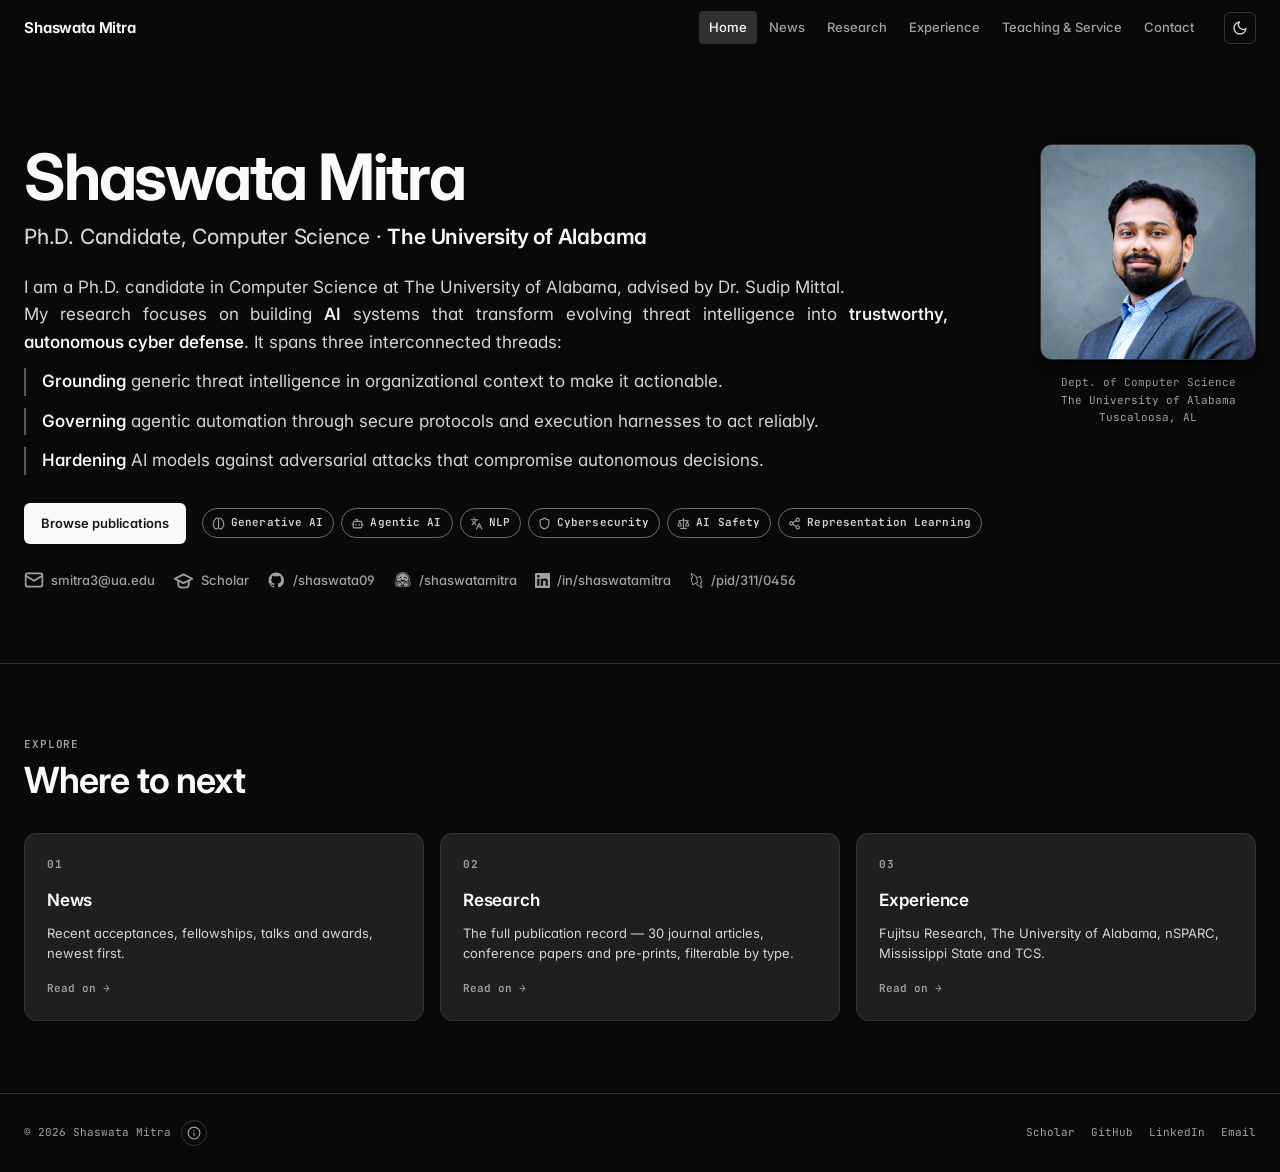
==== commit b16a9556: "Home page update" ====
--- a/index.html
+++ b/index.html
@@ -219,8 +219,8 @@
               <p>
                 I am a Ph.D. candidate in Computer Science at The University of
                 Alabama, advised by Dr. Sudip Mittal.<br />
-                My research focuses on building AI systems that transform
-                evolving threat intelligence into
+                My research focuses on building <em>AI</em> systems that
+                transform evolving threat intelligence into
                 <em>trustworthy, autonomous cyber defense</em>. It spans three
                 interconnected threads:
               </p>
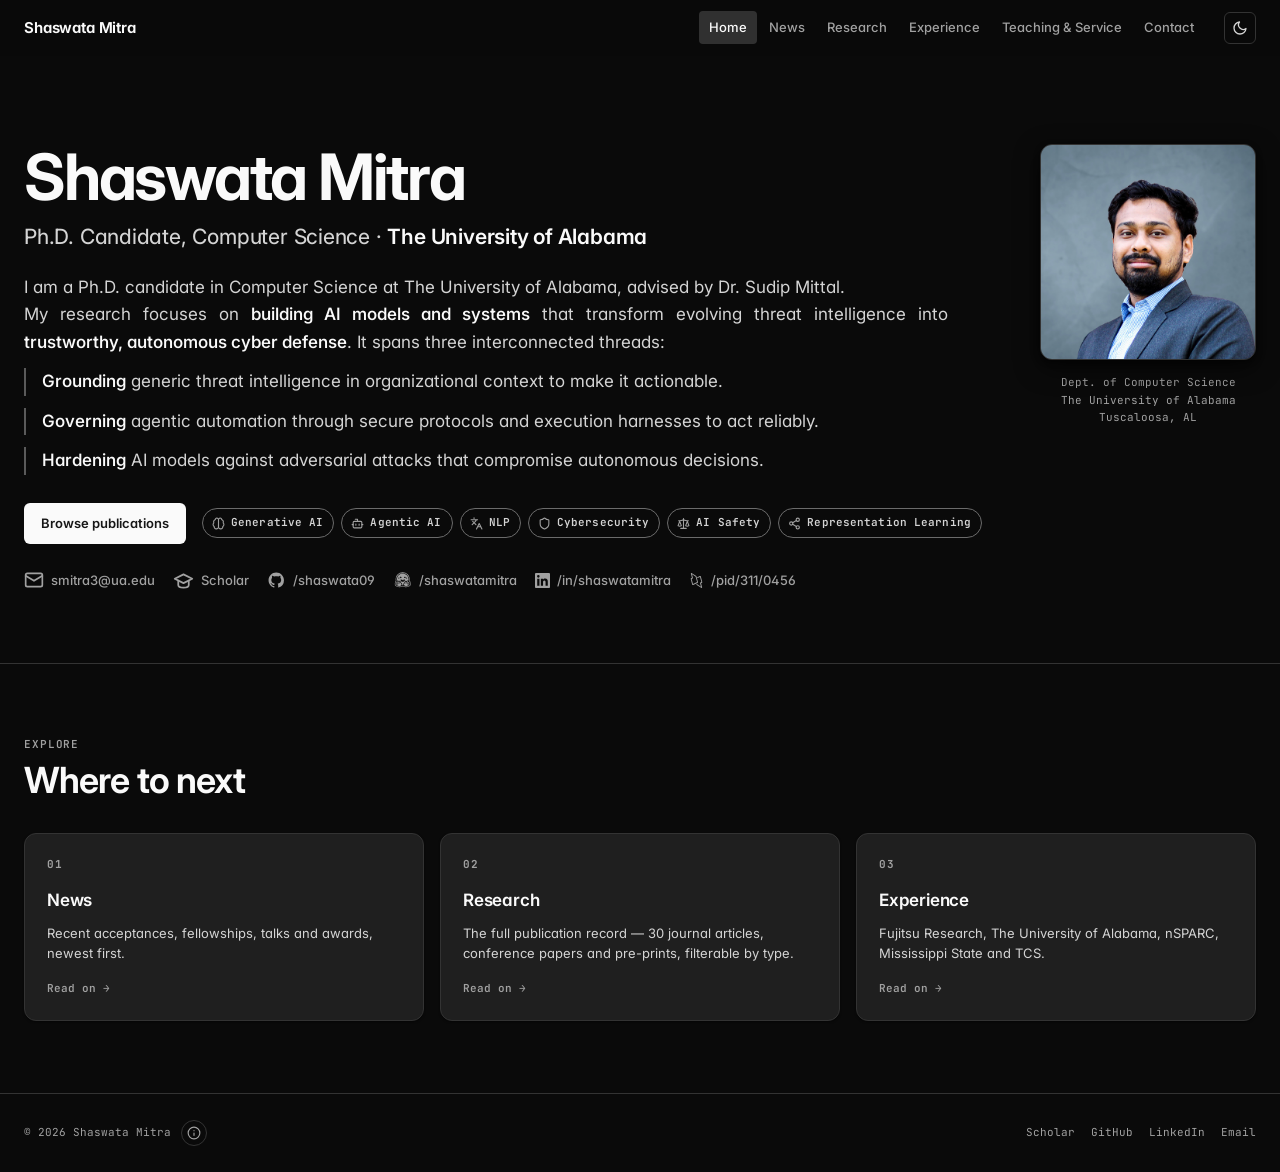
==== commit 4e28d9b1: "Home page update" ====
--- a/index.html
+++ b/index.html
@@ -219,8 +219,8 @@
               <p>
                 I am a Ph.D. candidate in Computer Science at The University of
                 Alabama, advised by Dr. Sudip Mittal.<br />
-                My research focuses on building <em>AI</em> systems that
-                transform evolving threat intelligence into
+                My research focuses on <em>building AI models and systems</em>
+                that transform evolving threat intelligence into
                 <em>trustworthy, autonomous cyber defense</em>. It spans three
                 interconnected threads:
               </p>
